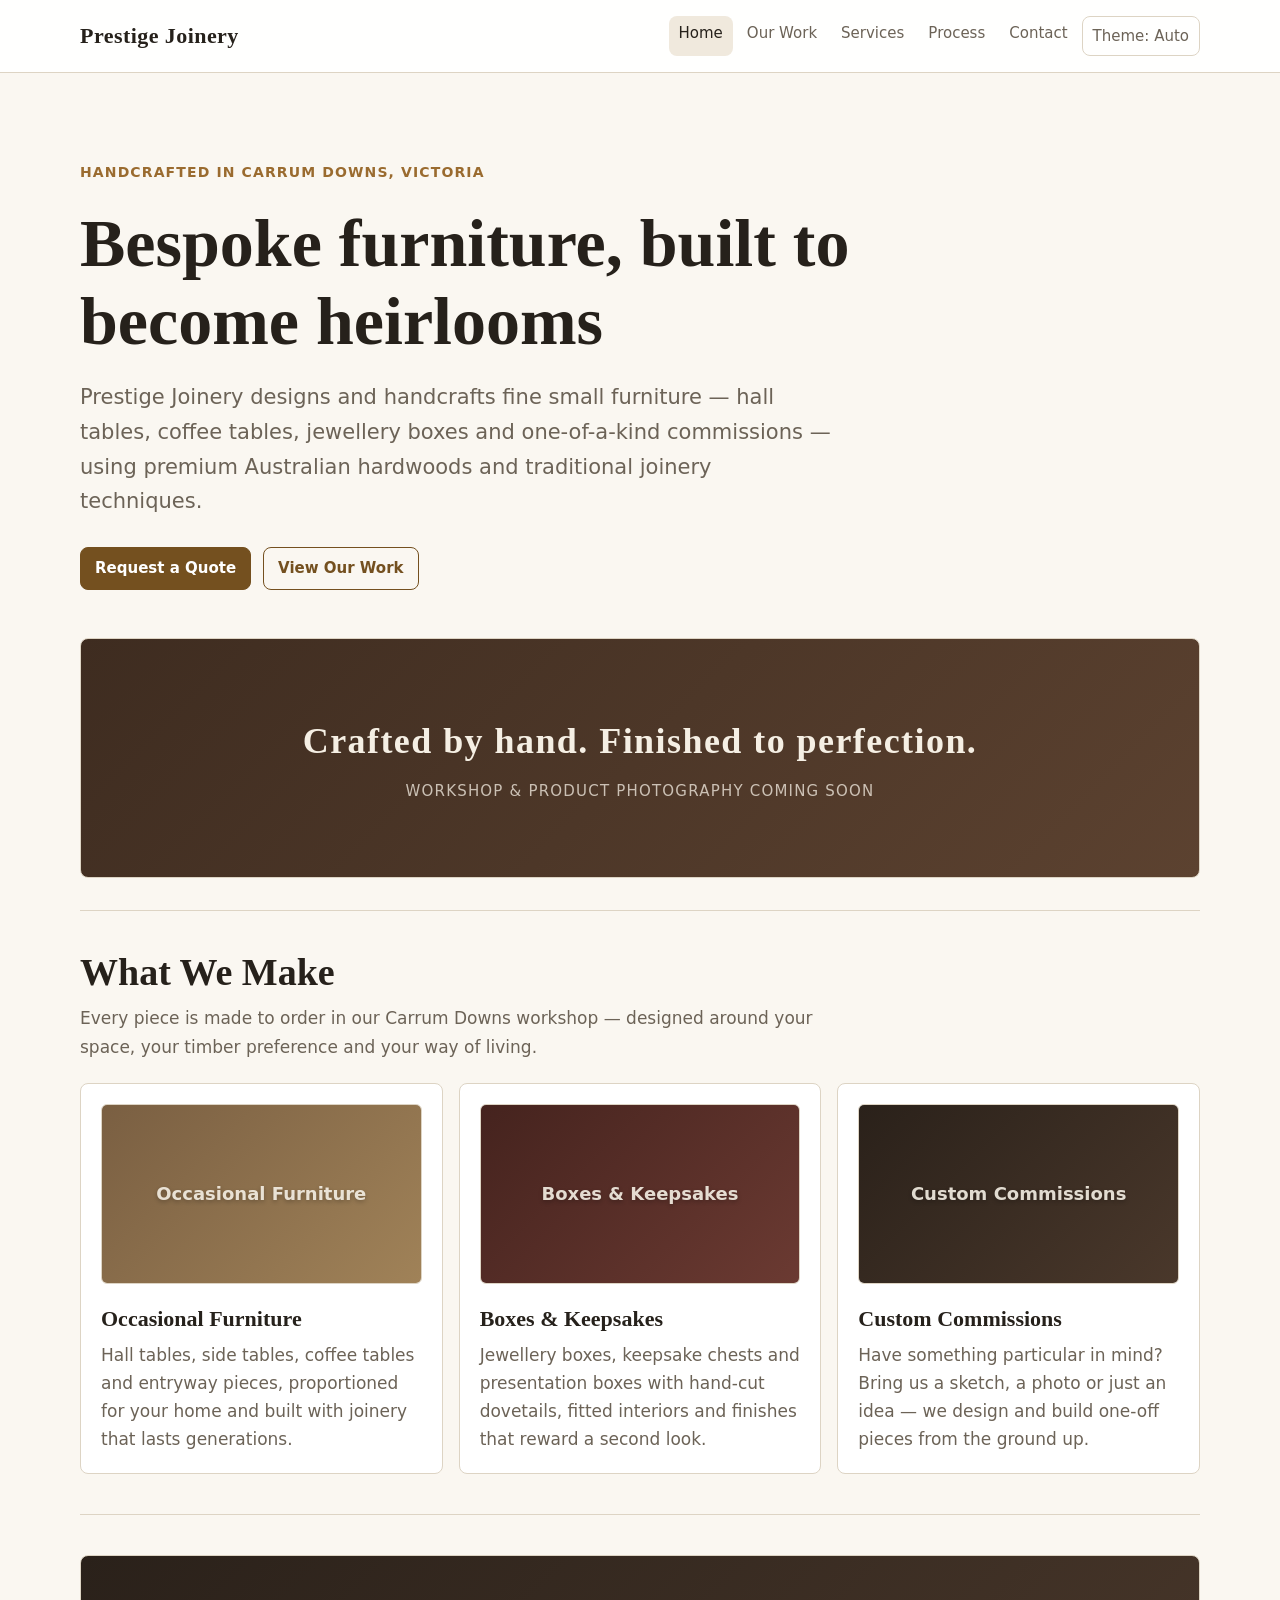
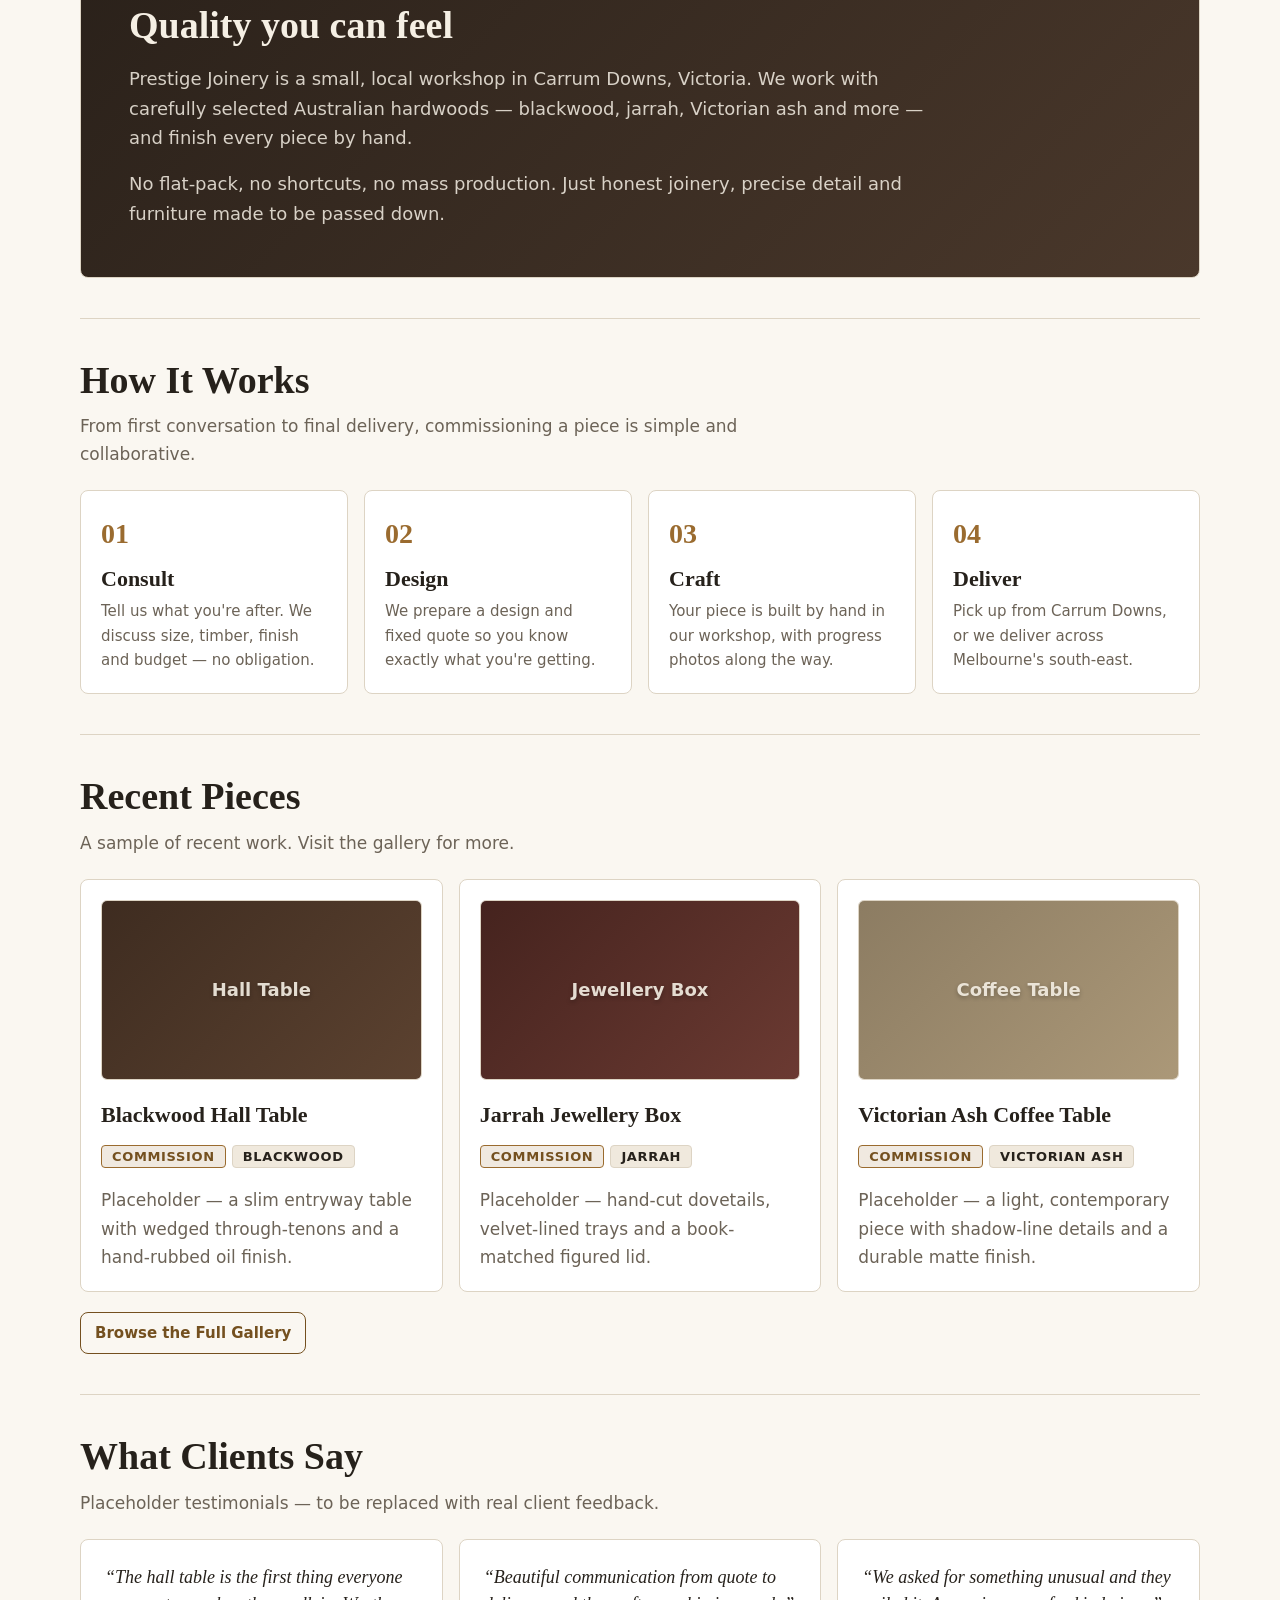
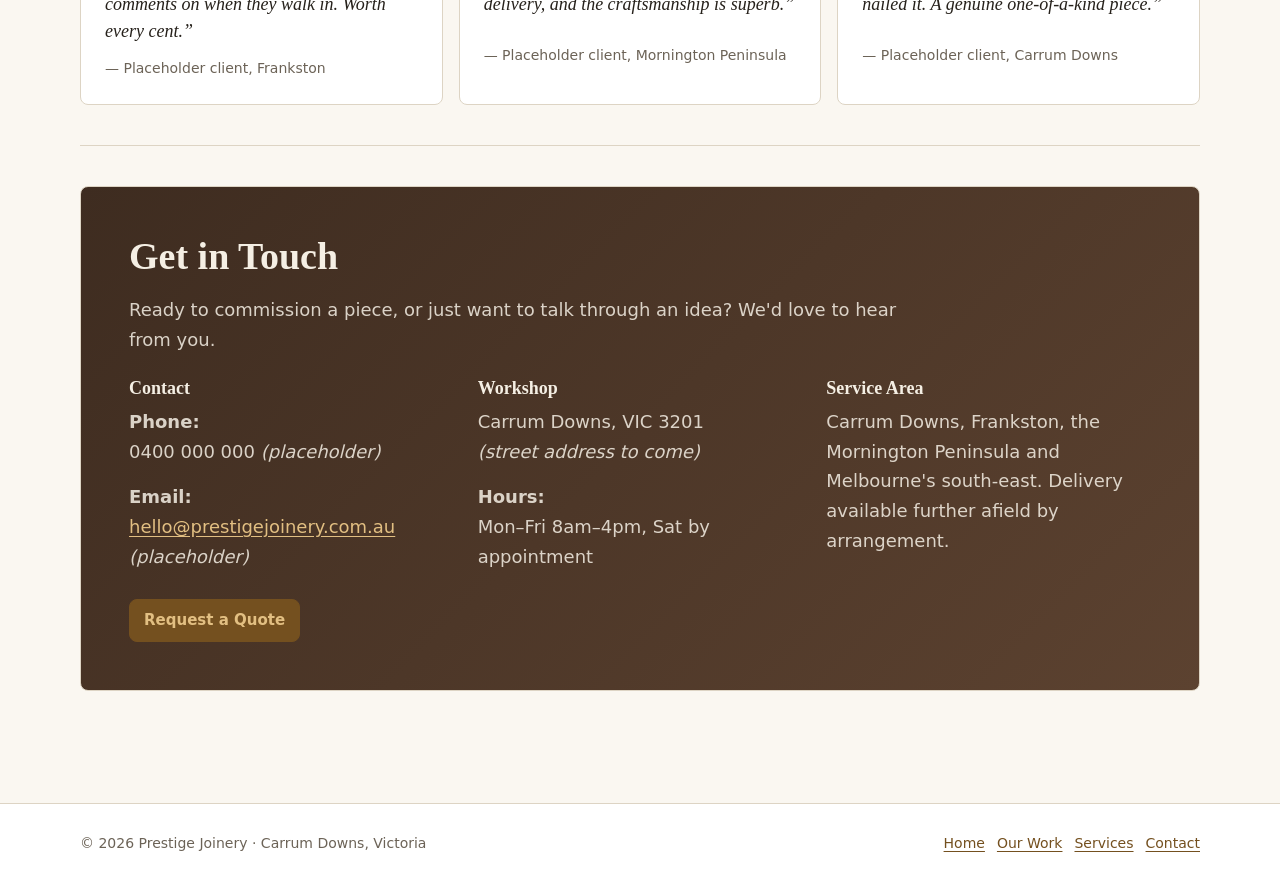
==== index.html @ 69da8ec2 "[FEATURE] - Build Prestige Joinery v1 site with placeholder content ~ Problem: Prestige Joinery had " ====
<!doctype html>
<html lang="en-AU">
  <head>
    <meta charset="utf-8">
    <meta name="viewport" content="width=device-width, initial-scale=1">
    <title>Prestige Joinery – Bespoke Handcrafted Furniture, Carrum Downs VIC</title>
    <meta name="description" content="Prestige Joinery crafts bespoke small furniture in Carrum Downs, Victoria. Hall tables, coffee tables, jewellery boxes and custom commissions, handmade to heirloom quality.">
    <script src="/assets/js/theme-boot.js"></script>
    <link rel="stylesheet" href="/assets/css/site.css">
  </head>
  <body>
    <header class="site-header">
      <nav class="nav" aria-label="Main navigation">
        <a class="brand" href="/">Prestige Joinery</a>
        <div class="nav-links">
          <a class="nav-link" href="/" aria-current="page">Home</a>
          <a class="nav-link" href="/gallery.html">Our Work</a>
          <a class="nav-link" href="#services">Services</a>
          <a class="nav-link" href="#process">Process</a>
          <a class="nav-link" href="#contact">Contact</a>
          <button class="theme-toggle" type="button" data-theme-toggle>Theme: Auto</button>
        </div>
      </nav>
    </header>

    <main class="main">
      <section class="hero">
        <p class="eyebrow">Handcrafted in Carrum Downs, Victoria</p>
        <h1>Bespoke furniture, built to become heirlooms</h1>
        <p class="lead">Prestige Joinery designs and handcrafts fine small furniture — hall tables, coffee tables, jewellery boxes and one-of-a-kind commissions — using premium Australian hardwoods and traditional joinery techniques.</p>
        <div class="actions">
          <a class="button" href="#contact">Request a Quote</a>
          <a class="button secondary" href="/gallery.html">View Our Work</a>
        </div>
      </section>

      <div class="banner-flat ph-walnut" role="img" aria-label="Placeholder banner – workshop photography to come">
        <span class="banner-title">Crafted by hand. Finished to perfection.</span>
        <span class="banner-caption">Workshop &amp; product photography coming soon</span>
      </div>

      <section class="section" id="services">
        <div class="section-head">
          <h2>What We Make</h2>
          <p class="muted">Every piece is made to order in our Carrum Downs workshop — designed around your space, your timber preference and your way of living.</p>
        </div>
        <div class="grid">
          <article class="card">
            <div class="card-img-container">
              <div class="img-placeholder ph-oak">Occasional Furniture</div>
            </div>
            <h3>Occasional Furniture</h3>
            <p>Hall tables, side tables, coffee tables and entryway pieces, proportioned for your home and built with joinery that lasts generations.</p>
          </article>
          <article class="card">
            <div class="card-img-container">
              <div class="img-placeholder ph-jarrah">Boxes &amp; Keepsakes</div>
            </div>
            <h3>Boxes &amp; Keepsakes</h3>
            <p>Jewellery boxes, keepsake chests and presentation boxes with hand-cut dovetails, fitted interiors and finishes that reward a second look.</p>
          </article>
          <article class="card">
            <div class="card-img-container">
              <div class="img-placeholder ph-blackwood">Custom Commissions</div>
            </div>
            <h3>Custom Commissions</h3>
            <p>Have something particular in mind? Bring us a sketch, a photo or just an idea — we design and build one-off pieces from the ground up.</p>
          </article>
        </div>
      </section>

      <section class="section">
        <div class="feature-panel ph-blackwood" id="about">
          <h2>Quality you can feel</h2>
          <p>Prestige Joinery is a small, local workshop in Carrum Downs, Victoria. We work with carefully selected Australian hardwoods — blackwood, jarrah, Victorian ash and more — and finish every piece by hand.</p>
          <p>No flat-pack, no shortcuts, no mass production. Just honest joinery, precise detail and furniture made to be passed down.</p>
        </div>
      </section>

      <section class="section" id="process">
        <div class="section-head">
          <h2>How It Works</h2>
          <p class="muted">From first conversation to final delivery, commissioning a piece is simple and collaborative.</p>
        </div>
        <div class="steps">
          <div class="step">
            <h3>Consult</h3>
            <p>Tell us what you're after. We discuss size, timber, finish and budget — no obligation.</p>
          </div>
          <div class="step">
            <h3>Design</h3>
            <p>We prepare a design and fixed quote so you know exactly what you're getting.</p>
          </div>
          <div class="step">
            <h3>Craft</h3>
            <p>Your piece is built by hand in our workshop, with progress photos along the way.</p>
          </div>
          <div class="step">
            <h3>Deliver</h3>
            <p>Pick up from Carrum Downs, or we deliver across Melbourne's south-east.</p>
          </div>
        </div>
      </section>

      <section class="section">
        <div class="section-head">
          <h2>Recent Pieces</h2>
          <p class="muted">A sample of recent work. Visit the gallery for more.</p>
        </div>
        <div class="grid">
          <article class="card">
            <div class="card-img-container">
              <div class="img-placeholder ph-walnut">Hall Table</div>
            </div>
            <h3>Blackwood Hall Table</h3>
            <div class="badge-group">
              <span class="badge success">Commission</span>
              <span class="badge">Blackwood</span>
            </div>
            <p>Placeholder — a slim entryway table with wedged through-tenons and a hand-rubbed oil finish.</p>
          </article>
          <article class="card">
            <div class="card-img-container">
              <div class="img-placeholder ph-jarrah">Jewellery Box</div>
            </div>
            <h3>Jarrah Jewellery Box</h3>
            <div class="badge-group">
              <span class="badge success">Commission</span>
              <span class="badge">Jarrah</span>
            </div>
            <p>Placeholder — hand-cut dovetails, velvet-lined trays and a book-matched figured lid.</p>
          </article>
          <article class="card">
            <div class="card-img-container">
              <div class="img-placeholder ph-ash">Coffee Table</div>
            </div>
            <h3>Victorian Ash Coffee Table</h3>
            <div class="badge-group">
              <span class="badge success">Commission</span>
              <span class="badge">Victorian Ash</span>
            </div>
            <p>Placeholder — a light, contemporary piece with shadow-line details and a durable matte finish.</p>
          </article>
        </div>
        <div class="actions" style="margin-top: 20px;">
          <a class="button secondary" href="/gallery.html">Browse the Full Gallery</a>
        </div>
      </section>

      <section class="section">
        <div class="section-head">
          <h2>What Clients Say</h2>
          <p class="muted">Placeholder testimonials — to be replaced with real client feedback.</p>
        </div>
        <div class="grid">
          <div class="quote-card">
            <blockquote>“The hall table is the first thing everyone comments on when they walk in. Worth every cent.”</blockquote>
            <cite>— Placeholder client, Frankston</cite>
          </div>
          <div class="quote-card">
            <blockquote>“Beautiful communication from quote to delivery, and the craftsmanship is superb.”</blockquote>
            <cite>— Placeholder client, Mornington Peninsula</cite>
          </div>
          <div class="quote-card">
            <blockquote>“We asked for something unusual and they nailed it. A genuine one-of-a-kind piece.”</blockquote>
            <cite>— Placeholder client, Carrum Downs</cite>
          </div>
        </div>
      </section>

      <section class="section">
        <div class="feature-panel ph-walnut" id="contact">
          <h2>Get in Touch</h2>
          <p>Ready to commission a piece, or just want to talk through an idea? We'd love to hear from you.</p>
          <div class="contact-grid">
            <div>
              <h3>Contact</h3>
              <p><strong>Phone:</strong><br>0400 000 000 <em>(placeholder)</em></p>
              <p><strong>Email:</strong><br><a href="mailto:hello@prestigejoinery.com.au">hello@prestigejoinery.com.au</a> <em>(placeholder)</em></p>
            </div>
            <div>
              <h3>Workshop</h3>
              <p>Carrum Downs, VIC 3201<br><em>(street address to come)</em></p>
              <p><strong>Hours:</strong><br>Mon–Fri 8am–4pm, Sat by appointment</p>
            </div>
            <div>
              <h3>Service Area</h3>
              <p>Carrum Downs, Frankston, the Mornington Peninsula and Melbourne's south-east. Delivery available further afield by arrangement.</p>
            </div>
          </div>
          <div class="actions" style="margin-top: 24px;">
            <a class="button" href="mailto:hello@prestigejoinery.com.au?subject=Quote%20request">Request a Quote</a>
          </div>
        </div>
      </section>
    </main>

    <footer class="site-footer">
      <div class="footer-inner">
        <span>&copy; 2026 Prestige Joinery · Carrum Downs, Victoria</span>
        <div class="footer-links">
          <a href="/">Home</a>
          <a href="/gallery.html">Our Work</a>
          <a href="/#services">Services</a>
          <a href="/#contact">Contact</a>
        </div>
      </div>
    </footer>
    <script src="/assets/js/theme-toggle.js"></script>
  </body>
</html>
---- assets/css/site.css ----
:root {
  color-scheme: light dark;
  --bg: #faf7f1;
  --surface: #ffffff;
  --surface-alt: #f0e9dd;
  --text: #26211b;
  --muted: #6c6357;
  --border: #ddd4c4;
  --accent: #9a6b2f;
  --accent-strong: #74501f;
  --warning: #935b21;
  --shadow: 0 12px 28px rgba(38, 33, 27, 0.08);
  --radius: 8px;
  font-family: Inter, ui-sans-serif, system-ui, -apple-system, BlinkMacSystemFont, "Segoe UI", sans-serif;
  --font-display: "Palatino Linotype", Palatino, Georgia, "Times New Roman", serif;
}

@media (prefers-color-scheme: dark) {
  :root:not([data-theme="light"]) {
    --bg: #17140f;
    --surface: #201c15;
    --surface-alt: #2b261d;
    --text: #f1ece2;
    --muted: #bfb5a4;
    --border: #423a2d;
    --accent: #d0a45c;
    --accent-strong: #e2bf82;
    --warning: #e0b066;
    --shadow: 0 12px 28px rgba(0, 0, 0, 0.28);
  }
}

:root[data-theme="dark"] {
  --bg: #17140f;
  --surface: #201c15;
  --surface-alt: #2b261d;
  --text: #f1ece2;
  --muted: #bfb5a4;
  --border: #423a2d;
  --accent: #d0a45c;
  --accent-strong: #e2bf82;
  --warning: #e0b066;
  --shadow: 0 12px 28px rgba(0, 0, 0, 0.28);
}

* {
  box-sizing: border-box;
}

html {
  min-width: 320px;
  scroll-behavior: smooth;
}

body {
  margin: 0;
  background: var(--bg);
  color: var(--text);
  font-size: 17px;
  line-height: 1.65;
}

a {
  color: var(--accent-strong);
  text-underline-offset: 0.18em;
}

a:hover {
  color: var(--accent);
}

.site-header {
  position: sticky;
  top: 0;
  z-index: 20;
  border-bottom: 1px solid var(--border);
  background: color-mix(in srgb, var(--surface) 92%, transparent);
  backdrop-filter: blur(14px);
}

.nav,
.main,
.footer-inner {
  width: min(1120px, calc(100% - 40px));
  margin: 0 auto;
}

.nav {
  display: flex;
  align-items: center;
  justify-content: space-between;
  gap: 24px;
  min-height: 72px;
}

.brand {
  flex: 0 0 auto;
  color: var(--text);
  font-family: var(--font-display);
  font-size: 22px;
  font-weight: 700;
  letter-spacing: 0.02em;
  text-decoration: none;
}

.nav-links {
  display: flex;
  align-items: center;
  justify-content: flex-end;
  gap: 4px;
  flex-wrap: wrap;
}

.nav-link,
.theme-toggle {
  min-height: 40px;
  padding: 8px 10px;
  border: 0;
  border-radius: var(--radius);
  background: transparent;
  color: var(--muted);
  font: inherit;
  font-size: 15px;
  line-height: 1.2;
  text-decoration: none;
  cursor: pointer;
}

.nav-link:hover,
.theme-toggle:hover,
.nav-link[aria-current="page"] {
  background: var(--surface-alt);
  color: var(--text);
}

.theme-toggle {
  border: 1px solid var(--border);
}

.main {
  padding: 56px 0 72px;
}

.hero {
  display: grid;
  gap: 20px;
  max-width: 840px;
  padding: 32px 0 48px;
}

.eyebrow {
  margin: 0;
  color: var(--accent);
  font-size: 14px;
  font-weight: 800;
  letter-spacing: 0.08em;
  text-transform: uppercase;
}

h1,
h2,
h3 {
  margin: 0;
  font-family: var(--font-display);
  line-height: 1.15;
  letter-spacing: 0;
}

h1 {
  font-size: clamp(38px, 6vw, 68px);
}

h2 {
  font-size: clamp(27px, 4vw, 38px);
}

h3 {
  font-size: 22px;
}

p {
  margin: 0;
}

.lead {
  max-width: 760px;
  color: var(--muted);
  font-size: 21px;
}

.section {
  padding: 40px 0;
  border-top: 1px solid var(--border);
}

.section-head {
  display: grid;
  gap: 10px;
  max-width: 760px;
  margin-bottom: 22px;
}

.grid {
  display: grid;
  grid-template-columns: repeat(3, minmax(0, 1fr));
  gap: 16px;
}

.grid.two-col {
  grid-template-columns: repeat(2, minmax(0, 1fr));
}

.card {
  display: grid;
  gap: 10px;
  padding: 20px;
  border: 1px solid var(--border);
  border-radius: var(--radius);
  background: var(--surface);
}

.card p,
.muted {
  color: var(--muted);
}

.actions {
  display: flex;
  gap: 12px;
  flex-wrap: wrap;
  margin-top: 8px;
}

.button {
  display: inline-flex;
  align-items: center;
  justify-content: center;
  min-height: 42px;
  padding: 8px 14px;
  border: 1px solid var(--accent-strong);
  border-radius: var(--radius);
  background: var(--accent-strong);
  color: var(--surface);
  font-size: 15px;
  font-weight: 750;
  text-decoration: none;
}

.button:hover {
  background: var(--accent);
  color: var(--surface);
}

.button.secondary {
  background: transparent;
  color: var(--accent-strong);
}

.button.secondary:hover {
  color: var(--accent);
}

.site-footer {
  border-top: 1px solid var(--border);
  background: var(--surface);
}

.footer-inner {
  display: flex;
  align-items: flex-start;
  justify-content: space-between;
  gap: 20px;
  padding: 28px 0;
  color: var(--muted);
  font-size: 14px;
}

.footer-links {
  display: flex;
  gap: 12px;
  flex-wrap: wrap;
}

/* Badges */

.badge {
  display: inline-flex;
  align-items: center;
  padding: 4px 10px;
  border-radius: 4px;
  font-size: 13px;
  font-weight: 700;
  line-height: 1;
  text-transform: uppercase;
  letter-spacing: 0.05em;
  background: var(--surface-alt);
  color: var(--text);
  border: 1px solid var(--border);
}

.badge.success {
  background: color-mix(in srgb, var(--accent) 15%, transparent);
  color: var(--accent-strong);
  border-color: var(--accent);
}

.badge-group {
  display: flex;
  gap: 6px;
  flex-wrap: wrap;
  margin: 8px 0;
}

/* Hero banner */

.banner-flat {
  width: 100%;
  min-height: 240px;
  border-radius: var(--radius);
  display: flex;
  flex-direction: column;
  gap: 8px;
  align-items: center;
  justify-content: center;
  text-align: center;
  padding: 24px;
  color: #f5efe4;
  border: 1px solid var(--border);
  margin-bottom: 32px;
}

.banner-flat .banner-title {
  font-family: var(--font-display);
  font-size: clamp(24px, 4vw, 36px);
  font-weight: 700;
  letter-spacing: 0.04em;
}

.banner-flat .banner-caption {
  font-size: 15px;
  color: rgba(245, 239, 228, 0.75);
  letter-spacing: 0.08em;
  text-transform: uppercase;
}

/* Feature panel (dark full-width statement sections) */

.feature-panel {
  border-radius: var(--radius);
  padding: 48px;
  color: #f5efe4;
  border: 1px solid var(--border);
}

.feature-panel h2 {
  color: #f5efe4;
  margin-bottom: 16px;
}

.feature-panel p {
  font-size: 18px;
  color: rgba(245, 239, 228, 0.85);
  max-width: 800px;
}

.feature-panel p + p {
  margin-top: 16px;
}

.feature-panel a {
  color: #e2bf82;
}

/* Flat timber-tone placeholders (replace with real photography later) */

.img-placeholder {
  width: 100%;
  aspect-ratio: 16 / 9;
  border-radius: var(--radius);
  display: flex;
  align-items: center;
  justify-content: center;
  font-weight: 700;
  font-size: 18px;
  color: rgba(245, 239, 228, 0.9);
  text-shadow: 0 2px 4px rgba(0, 0, 0, 0.25);
  border: 1px solid var(--border);
  text-align: center;
  padding: 12px;
}

.ph-walnut { background: linear-gradient(135deg, #3e2c20, #5c4230); }
.ph-blackwood { background: linear-gradient(135deg, #2a211a, #4a382b); }
.ph-oak { background: linear-gradient(135deg, #7a5f42, #a08258); }
.ph-jarrah { background: linear-gradient(135deg, #45231e, #6b3a32); }
.ph-ash { background: linear-gradient(135deg, #8c7c62, #ab9878); }
.ph-brass { background: linear-gradient(135deg, #6e5327, #9c7a42); }

/* Card image frame */

.card-img-container {
  position: relative;
  width: 100%;
  aspect-ratio: 16 / 9;
  border-radius: calc(var(--radius) - 2px);
  overflow: hidden;
  margin-bottom: 12px;
  border: 1px solid var(--border);
}

.card-img-container .img-placeholder {
  height: 100%;
  border: 0;
  border-radius: 0;
}

/* Process steps */

.steps {
  display: grid;
  grid-template-columns: repeat(4, minmax(0, 1fr));
  gap: 16px;
  counter-reset: step;
}

.step {
  display: grid;
  gap: 8px;
  padding: 20px;
  border: 1px solid var(--border);
  border-radius: var(--radius);
  background: var(--surface);
}

.step::before {
  counter-increment: step;
  content: "0" counter(step);
  font-family: var(--font-display);
  font-size: 28px;
  font-weight: 700;
  color: var(--accent);
}

.step p {
  color: var(--muted);
  font-size: 15px;
}

/* Testimonials */

.quote-card {
  display: grid;
  gap: 12px;
  padding: 24px;
  border: 1px solid var(--border);
  border-radius: var(--radius);
  background: var(--surface);
}

.quote-card blockquote {
  margin: 0;
  font-family: var(--font-display);
  font-size: 18px;
  font-style: italic;
  line-height: 1.5;
}

.quote-card cite {
  color: var(--muted);
  font-size: 14px;
  font-style: normal;
}

/* Contact */

.contact-grid {
  display: grid;
  grid-template-columns: repeat(auto-fit, minmax(240px, 1fr));
  gap: 24px;
  margin-top: 24px;
}

.contact-grid h3 {
  font-size: 18px;
  margin-bottom: 8px;
}

.contact-grid p {
  margin: 4px 0;
}

/* Gallery */

.gallery-grid {
  display: grid;
  grid-template-columns: repeat(3, minmax(0, 1fr));
  gap: 16px;
}

.gallery-item {
  display: grid;
  gap: 8px;
}

.gallery-item .img-placeholder {
  transition: transform 0.2s cubic-bezier(0.16, 1, 0.3, 1), box-shadow 0.2s ease;
}

.gallery-item:hover .img-placeholder {
  transform: translateY(-4px);
  box-shadow: var(--shadow);
}

.gallery-caption {
  color: var(--muted);
  font-size: 14px;
}

/* Responsive */

@media (max-width: 900px) {
  .nav {
    align-items: flex-start;
    flex-direction: column;
    padding: 16px 0;
  }

  .nav-links {
    justify-content: flex-start;
  }

  .grid,
  .grid.two-col,
  .gallery-grid {
    grid-template-columns: 1fr;
  }

  .steps {
    grid-template-columns: repeat(2, minmax(0, 1fr));
  }

  .feature-panel {
    padding: 32px 24px;
  }
}

@media (max-width: 560px) {
  body {
    font-size: 16px;
  }

  .nav,
  .main,
  .footer-inner {
    width: min(100% - 28px, 1120px);
  }

  .nav-link,
  .theme-toggle {
    padding: 8px;
    font-size: 14px;
  }

  h1 {
    font-size: 38px;
  }

  .lead {
    font-size: 18px;
  }

  .steps {
    grid-template-columns: 1fr;
  }

  .footer-inner {
    flex-direction: column;
  }
}
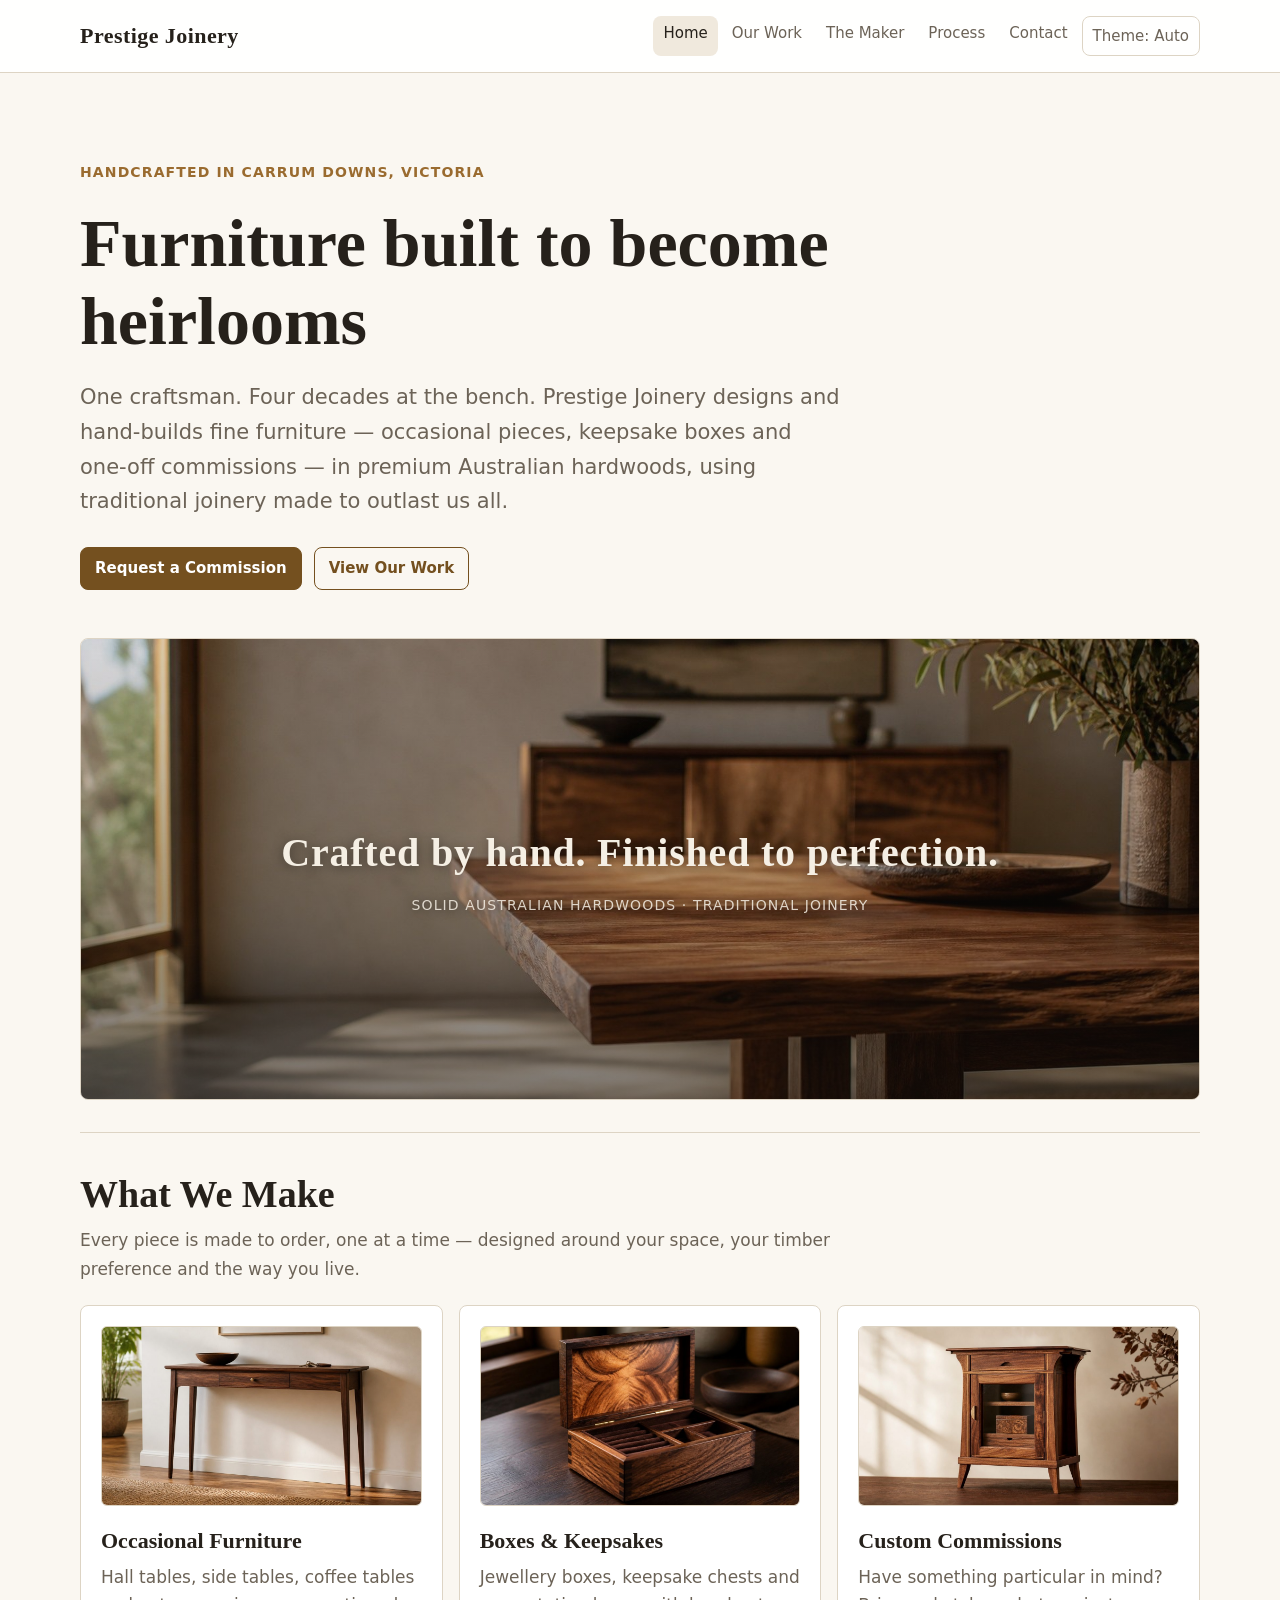
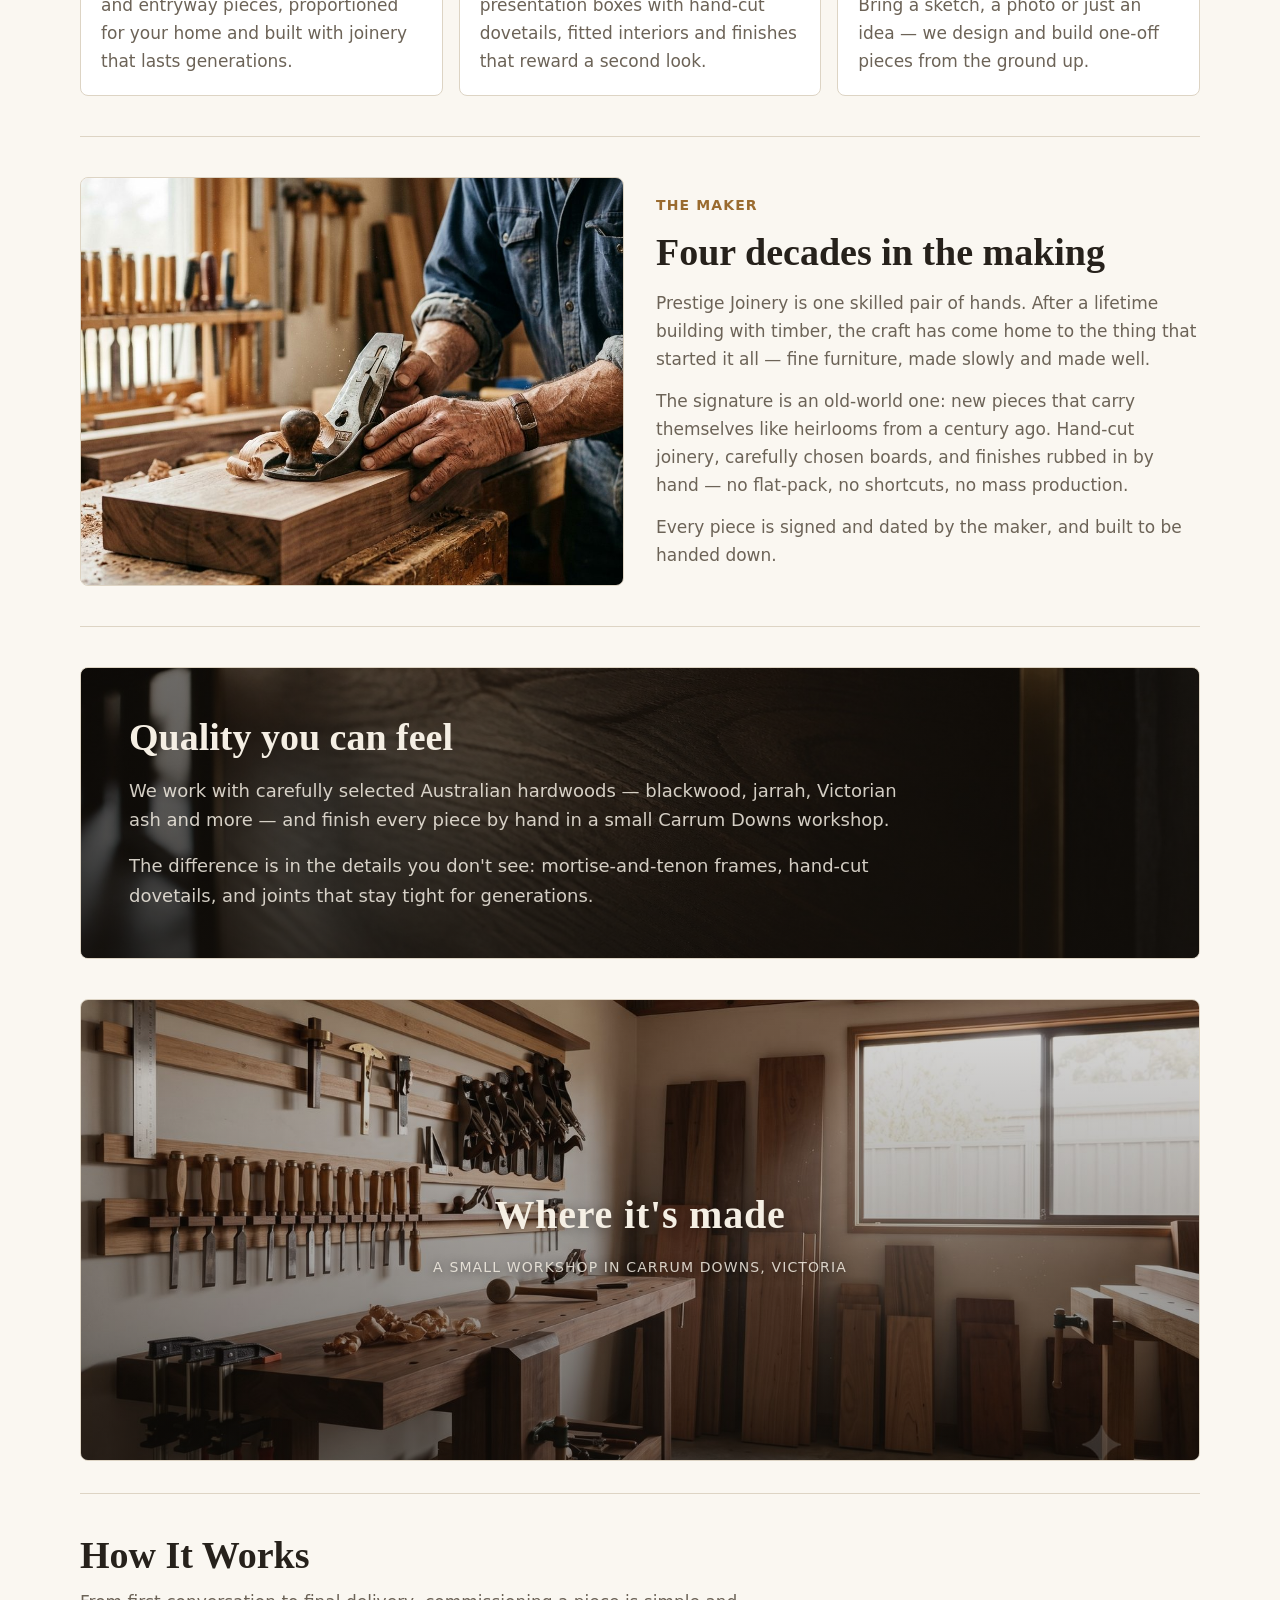
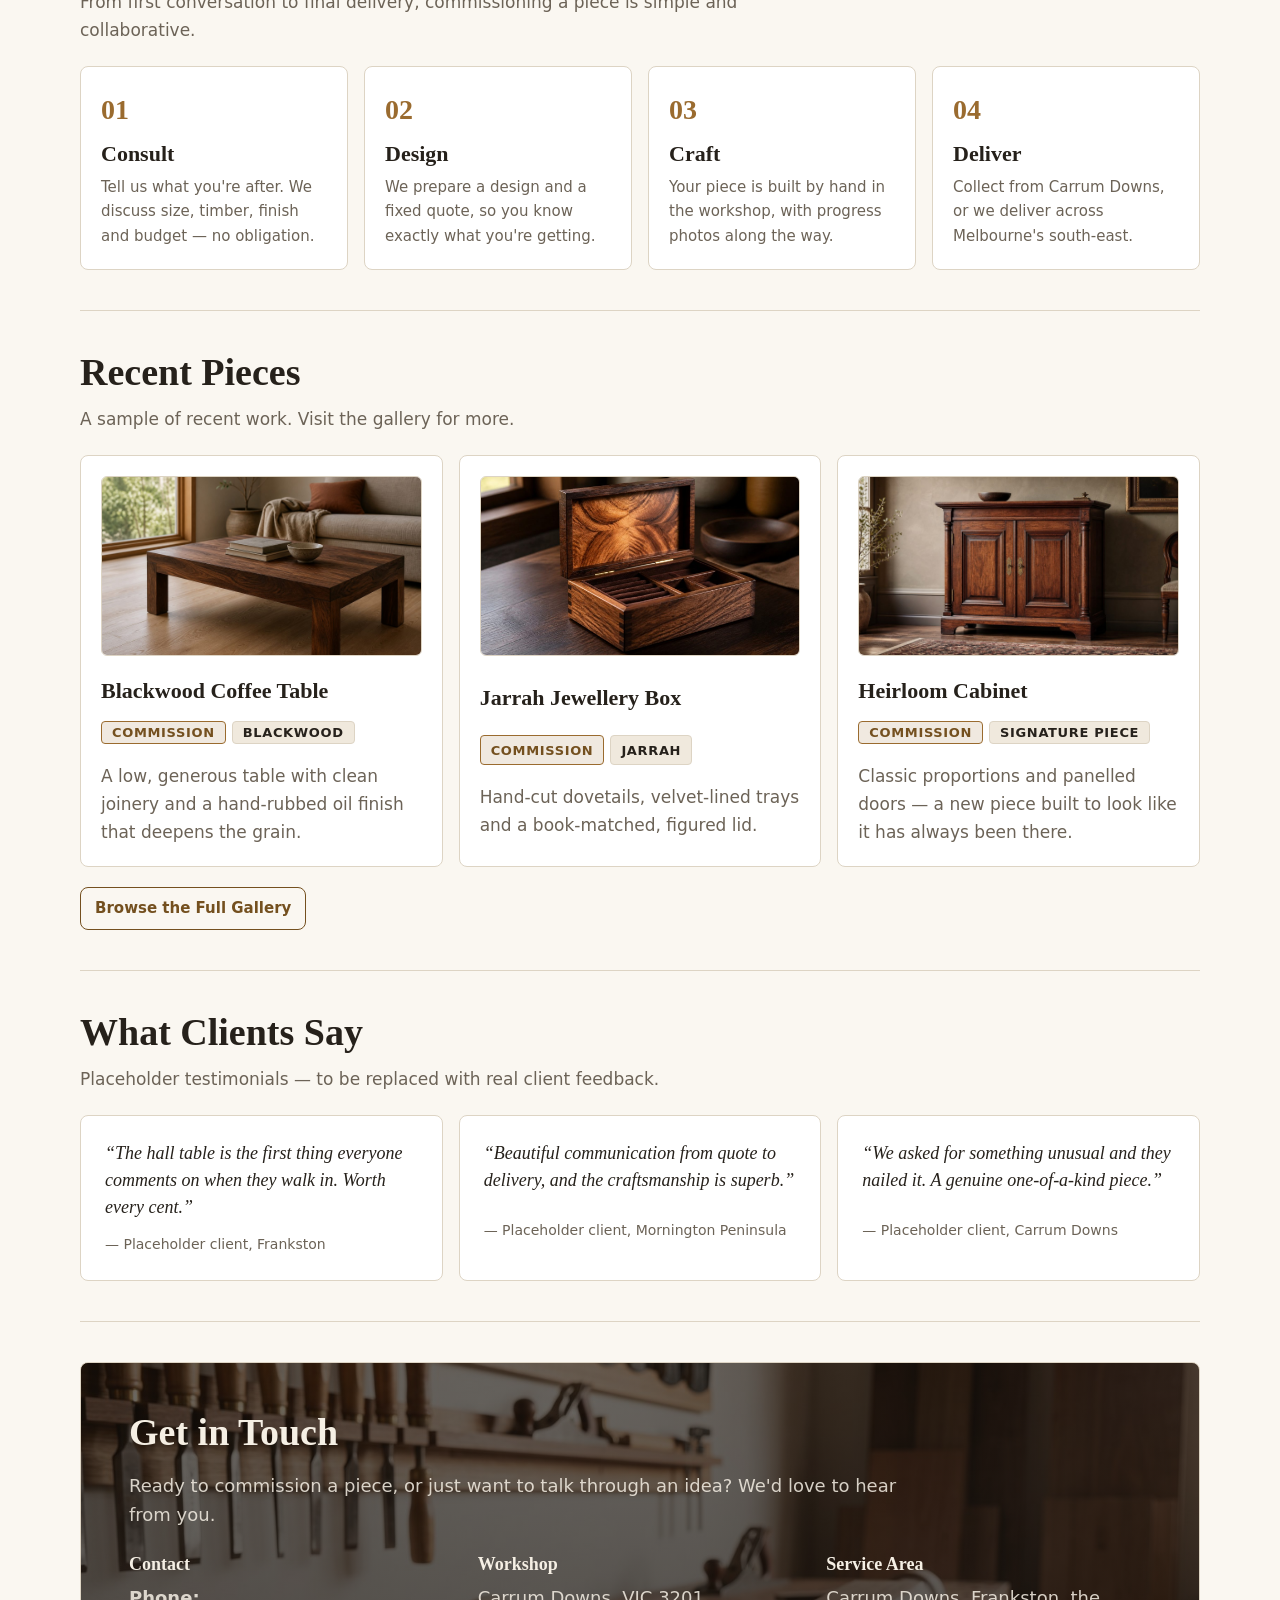
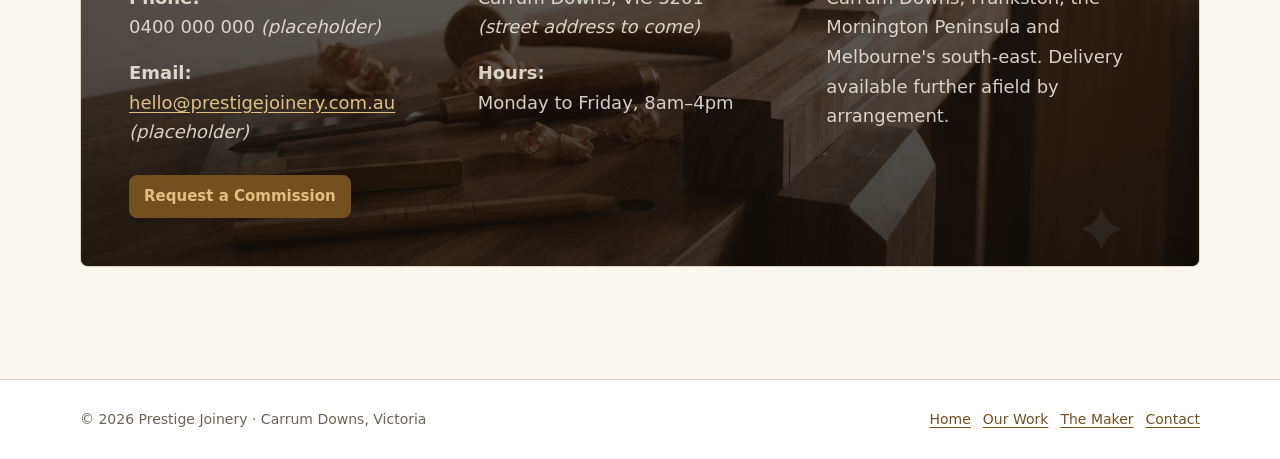
==== commit ab8870cf: "[FEATURE] - Revise site with real imagery and maker-led story ~ Problem: Site was a wireframe — grad" ====
--- a/index.html
+++ b/index.html
@@ -4,7 +4,7 @@
     <meta charset="utf-8">
     <meta name="viewport" content="width=device-width, initial-scale=1">
     <title>Prestige Joinery – Bespoke Handcrafted Furniture, Carrum Downs VIC</title>
-    <meta name="description" content="Prestige Joinery crafts bespoke small furniture in Carrum Downs, Victoria. Hall tables, coffee tables, jewellery boxes and custom commissions, handmade to heirloom quality.">
+    <meta name="description" content="Prestige Joinery designs and hand-builds bespoke furniture in Carrum Downs, Victoria — occasional furniture, boxes and one-off commissions, made the traditional way to become heirlooms.">
     <script src="/assets/js/theme-boot.js"></script>
     <link rel="stylesheet" href="/assets/css/site.css">
   </head>
@@ -15,7 +15,7 @@
         <div class="nav-links">
           <a class="nav-link" href="/" aria-current="page">Home</a>
           <a class="nav-link" href="/gallery.html">Our Work</a>
-          <a class="nav-link" href="#services">Services</a>
+          <a class="nav-link" href="#maker">The Maker</a>
           <a class="nav-link" href="#process">Process</a>
           <a class="nav-link" href="#contact">Contact</a>
           <button class="theme-toggle" type="button" data-theme-toggle>Theme: Auto</button>
@@ -26,56 +26,82 @@
     <main class="main">
       <section class="hero">
         <p class="eyebrow">Handcrafted in Carrum Downs, Victoria</p>
-        <h1>Bespoke furniture, built to become heirlooms</h1>
-        <p class="lead">Prestige Joinery designs and handcrafts fine small furniture — hall tables, coffee tables, jewellery boxes and one-of-a-kind commissions — using premium Australian hardwoods and traditional joinery techniques.</p>
+        <h1>Furniture built to become heirlooms</h1>
+        <p class="lead">One craftsman. Four decades at the bench. Prestige Joinery designs and hand-builds fine furniture — occasional pieces, keepsake boxes and one-off commissions — in premium Australian hardwoods, using traditional joinery made to outlast us all.</p>
         <div class="actions">
-          <a class="button" href="#contact">Request a Quote</a>
+          <a class="button" href="#contact">Request a Commission</a>
           <a class="button secondary" href="/gallery.html">View Our Work</a>
         </div>
       </section>
 
-      <div class="banner-flat ph-walnut" role="img" aria-label="Placeholder banner – workshop photography to come">
-        <span class="banner-title">Crafted by hand. Finished to perfection.</span>
-        <span class="banner-caption">Workshop &amp; product photography coming soon</span>
-      </div>
+      <figure class="banner-photo">
+        <img src="/assets/img/home-hero.jpg" alt="A solid hardwood table in a warm, light-filled room" loading="lazy">
+        <figcaption class="banner-overlay">
+          <span class="banner-title">Crafted by hand. Finished to perfection.</span>
+          <span class="banner-caption">Solid Australian hardwoods · traditional joinery</span>
+        </figcaption>
+      </figure>
 
       <section class="section" id="services">
         <div class="section-head">
           <h2>What We Make</h2>
-          <p class="muted">Every piece is made to order in our Carrum Downs workshop — designed around your space, your timber preference and your way of living.</p>
+          <p class="muted">Every piece is made to order, one at a time — designed around your space, your timber preference and the way you live.</p>
         </div>
         <div class="grid">
           <article class="card">
             <div class="card-img-container">
-              <div class="img-placeholder ph-oak">Occasional Furniture</div>
+              <img src="/assets/img/cat-occasional.jpg" alt="Slim solid-timber hall table" loading="lazy">
             </div>
             <h3>Occasional Furniture</h3>
             <p>Hall tables, side tables, coffee tables and entryway pieces, proportioned for your home and built with joinery that lasts generations.</p>
           </article>
           <article class="card">
             <div class="card-img-container">
-              <div class="img-placeholder ph-jarrah">Boxes &amp; Keepsakes</div>
+              <img src="/assets/img/cat-boxes.jpg" alt="Handcrafted timber jewellery box with fitted interior" loading="lazy">
             </div>
             <h3>Boxes &amp; Keepsakes</h3>
             <p>Jewellery boxes, keepsake chests and presentation boxes with hand-cut dovetails, fitted interiors and finishes that reward a second look.</p>
           </article>
           <article class="card">
             <div class="card-img-container">
-              <div class="img-placeholder ph-blackwood">Custom Commissions</div>
+              <img src="/assets/img/cat-commissions.jpg" alt="A bespoke one-off timber piece" loading="lazy">
             </div>
             <h3>Custom Commissions</h3>
-            <p>Have something particular in mind? Bring us a sketch, a photo or just an idea — we design and build one-off pieces from the ground up.</p>
-          </article>
-        </div>
-      </section>
-
-      <section class="section">
-        <div class="feature-panel ph-blackwood" id="about">
+            <p>Have something particular in mind? Bring a sketch, a photo or just an idea — we design and build one-off pieces from the ground up.</p>
+          </article>
+        </div>
+      </section>
+
+      <section class="section" id="maker">
+        <div class="split">
+          <div class="split-media">
+            <img src="/assets/img/hands.jpg" alt="A craftsman's hands working timber with a hand plane" loading="lazy">
+          </div>
+          <div class="split-body">
+            <p class="eyebrow">The Maker</p>
+            <h2>Four decades in the making</h2>
+            <p>Prestige Joinery is one skilled pair of hands. After a lifetime building with timber, the craft has come home to the thing that started it all — fine furniture, made slowly and made well.</p>
+            <p>The signature is an old-world one: new pieces that carry themselves like heirlooms from a century ago. Hand-cut joinery, carefully chosen boards, and finishes rubbed in by hand — no flat-pack, no shortcuts, no mass production.</p>
+            <p>Every piece is signed and dated by the maker, and built to be handed down.</p>
+          </div>
+        </div>
+      </section>
+
+      <section class="section">
+        <div class="feature-panel has-image" id="quality" style="background-image: url('/assets/img/statement.jpg');">
           <h2>Quality you can feel</h2>
-          <p>Prestige Joinery is a small, local workshop in Carrum Downs, Victoria. We work with carefully selected Australian hardwoods — blackwood, jarrah, Victorian ash and more — and finish every piece by hand.</p>
-          <p>No flat-pack, no shortcuts, no mass production. Just honest joinery, precise detail and furniture made to be passed down.</p>
-        </div>
-      </section>
+          <p>We work with carefully selected Australian hardwoods — blackwood, jarrah, Victorian ash and more — and finish every piece by hand in a small Carrum Downs workshop.</p>
+          <p>The difference is in the details you don't see: mortise-and-tenon frames, hand-cut dovetails, and joints that stay tight for generations.</p>
+        </div>
+      </section>
+
+      <figure class="banner-photo">
+        <img src="/assets/img/workshop.jpg" alt="Inside the Carrum Downs workshop — hand tools and timber" loading="lazy">
+        <figcaption class="banner-overlay">
+          <span class="banner-title">Where it's made</span>
+          <span class="banner-caption">A small workshop in Carrum Downs, Victoria</span>
+        </figcaption>
+      </figure>
 
       <section class="section" id="process">
         <div class="section-head">
@@ -89,15 +115,15 @@
           </div>
           <div class="step">
             <h3>Design</h3>
-            <p>We prepare a design and fixed quote so you know exactly what you're getting.</p>
+            <p>We prepare a design and a fixed quote, so you know exactly what you're getting.</p>
           </div>
           <div class="step">
             <h3>Craft</h3>
-            <p>Your piece is built by hand in our workshop, with progress photos along the way.</p>
+            <p>Your piece is built by hand in the workshop, with progress photos along the way.</p>
           </div>
           <div class="step">
             <h3>Deliver</h3>
-            <p>Pick up from Carrum Downs, or we deliver across Melbourne's south-east.</p>
+            <p>Collect from Carrum Downs, or we deliver across Melbourne's south-east.</p>
           </div>
         </div>
       </section>
@@ -110,36 +136,36 @@
         <div class="grid">
           <article class="card">
             <div class="card-img-container">
-              <div class="img-placeholder ph-walnut">Hall Table</div>
-            </div>
-            <h3>Blackwood Hall Table</h3>
+              <img src="/assets/img/coffee-table.jpg" alt="Solid Blackwood coffee table in a living room" loading="lazy">
+            </div>
+            <h3>Blackwood Coffee Table</h3>
             <div class="badge-group">
               <span class="badge success">Commission</span>
               <span class="badge">Blackwood</span>
             </div>
-            <p>Placeholder — a slim entryway table with wedged through-tenons and a hand-rubbed oil finish.</p>
-          </article>
-          <article class="card">
-            <div class="card-img-container">
-              <div class="img-placeholder ph-jarrah">Jewellery Box</div>
+            <p>A low, generous table with clean joinery and a hand-rubbed oil finish that deepens the grain.</p>
+          </article>
+          <article class="card">
+            <div class="card-img-container">
+              <img src="/assets/img/gallery/jewellery-box.jpg" alt="Jarrah jewellery box with fitted trays" loading="lazy">
             </div>
             <h3>Jarrah Jewellery Box</h3>
             <div class="badge-group">
               <span class="badge success">Commission</span>
               <span class="badge">Jarrah</span>
             </div>
-            <p>Placeholder — hand-cut dovetails, velvet-lined trays and a book-matched figured lid.</p>
-          </article>
-          <article class="card">
-            <div class="card-img-container">
-              <div class="img-placeholder ph-ash">Coffee Table</div>
-            </div>
-            <h3>Victorian Ash Coffee Table</h3>
+            <p>Hand-cut dovetails, velvet-lined trays and a book-matched, figured lid.</p>
+          </article>
+          <article class="card">
+            <div class="card-img-container">
+              <img src="/assets/img/gallery/cabinet-heirloom.jpg" alt="An heirloom-style timber cabinet" loading="lazy">
+            </div>
+            <h3>Heirloom Cabinet</h3>
             <div class="badge-group">
               <span class="badge success">Commission</span>
-              <span class="badge">Victorian Ash</span>
-            </div>
-            <p>Placeholder — a light, contemporary piece with shadow-line details and a durable matte finish.</p>
+              <span class="badge">Signature piece</span>
+            </div>
+            <p>Classic proportions and panelled doors — a new piece built to look like it has always been there.</p>
           </article>
         </div>
         <div class="actions" style="margin-top: 20px;">
@@ -169,7 +195,7 @@
       </section>
 
       <section class="section">
-        <div class="feature-panel ph-walnut" id="contact">
+        <div class="feature-panel has-image" id="contact" style="background-image: url('/assets/img/workshop-bench.jpg');">
           <h2>Get in Touch</h2>
           <p>Ready to commission a piece, or just want to talk through an idea? We'd love to hear from you.</p>
           <div class="contact-grid">
@@ -181,7 +207,7 @@
             <div>
               <h3>Workshop</h3>
               <p>Carrum Downs, VIC 3201<br><em>(street address to come)</em></p>
-              <p><strong>Hours:</strong><br>Mon–Fri 8am–4pm, Sat by appointment</p>
+              <p><strong>Hours:</strong><br>Monday to Friday, 8am–4pm</p>
             </div>
             <div>
               <h3>Service Area</h3>
@@ -189,7 +215,7 @@
             </div>
           </div>
           <div class="actions" style="margin-top: 24px;">
-            <a class="button" href="mailto:hello@prestigejoinery.com.au?subject=Quote%20request">Request a Quote</a>
+            <a class="button" href="mailto:hello@prestigejoinery.com.au?subject=Commission%20enquiry">Request a Commission</a>
           </div>
         </div>
       </section>
@@ -201,7 +227,7 @@
         <div class="footer-links">
           <a href="/">Home</a>
           <a href="/gallery.html">Our Work</a>
-          <a href="/#services">Services</a>
+          <a href="/#maker">The Maker</a>
           <a href="/#contact">Contact</a>
         </div>
       </div>
--- a/assets/css/site.css
+++ b/assets/css/site.css
@@ -516,6 +516,133 @@
   font-size: 14px;
 }
 
+/* Photography */
+
+figure {
+  margin: 0;
+}
+
+.card-img-container img {
+  display: block;
+  width: 100%;
+  height: 100%;
+  object-fit: cover;
+}
+
+/* Photo banner (full-width image with overlaid text) */
+
+.banner-photo {
+  position: relative;
+  width: 100%;
+  border-radius: var(--radius);
+  overflow: hidden;
+  border: 1px solid var(--border);
+  margin-bottom: 32px;
+}
+
+.banner-photo img {
+  display: block;
+  width: 100%;
+  height: clamp(240px, 42vw, 460px);
+  object-fit: cover;
+}
+
+.banner-overlay {
+  position: absolute;
+  inset: 0;
+  display: flex;
+  flex-direction: column;
+  gap: 8px;
+  align-items: center;
+  justify-content: center;
+  text-align: center;
+  padding: 24px;
+  color: #f5efe4;
+  background: linear-gradient(180deg, rgba(20, 16, 11, 0.15), rgba(20, 16, 11, 0.55));
+}
+
+.banner-overlay .banner-title {
+  font-family: var(--font-display);
+  font-size: clamp(24px, 4vw, 40px);
+  font-weight: 700;
+  letter-spacing: 0.02em;
+  text-shadow: 0 2px 12px rgba(0, 0, 0, 0.4);
+}
+
+.banner-overlay .banner-caption {
+  font-size: 14px;
+  letter-spacing: 0.08em;
+  text-transform: uppercase;
+  color: rgba(245, 239, 228, 0.85);
+  text-shadow: 0 1px 8px rgba(0, 0, 0, 0.5);
+}
+
+/* Split media + text (e.g. the maker section) */
+
+.split {
+  display: grid;
+  grid-template-columns: 1fr 1fr;
+  gap: 32px;
+  align-items: center;
+}
+
+.split-media {
+  border-radius: var(--radius);
+  overflow: hidden;
+  border: 1px solid var(--border);
+}
+
+.split-media img {
+  display: block;
+  width: 100%;
+  aspect-ratio: 4 / 3;
+  object-fit: cover;
+}
+
+.split-body {
+  display: grid;
+  gap: 14px;
+}
+
+.split-body p:not(.eyebrow) {
+  color: var(--muted);
+}
+
+/* Feature panel backed by a photo (dark overlay keeps text legible) */
+
+.feature-panel.has-image {
+  position: relative;
+  isolation: isolate;
+  background-size: cover;
+  background-position: center;
+  overflow: hidden;
+}
+
+.feature-panel.has-image::before {
+  content: "";
+  position: absolute;
+  inset: 0;
+  z-index: -1;
+  background: linear-gradient(180deg, rgba(20, 16, 11, 0.62), rgba(20, 16, 11, 0.78));
+}
+
+/* Gallery images */
+
+.gallery-item img {
+  display: block;
+  width: 100%;
+  aspect-ratio: 16 / 9;
+  object-fit: cover;
+  border-radius: var(--radius);
+  border: 1px solid var(--border);
+  transition: transform 0.2s cubic-bezier(0.16, 1, 0.3, 1), box-shadow 0.2s ease;
+}
+
+.gallery-item:hover img {
+  transform: translateY(-4px);
+  box-shadow: var(--shadow);
+}
+
 /* Responsive */
 
 @media (max-width: 900px) {
@@ -535,6 +662,11 @@
     grid-template-columns: 1fr;
   }
 
+  .split {
+    grid-template-columns: 1fr;
+    gap: 20px;
+  }
+
   .steps {
     grid-template-columns: repeat(2, minmax(0, 1fr));
   }
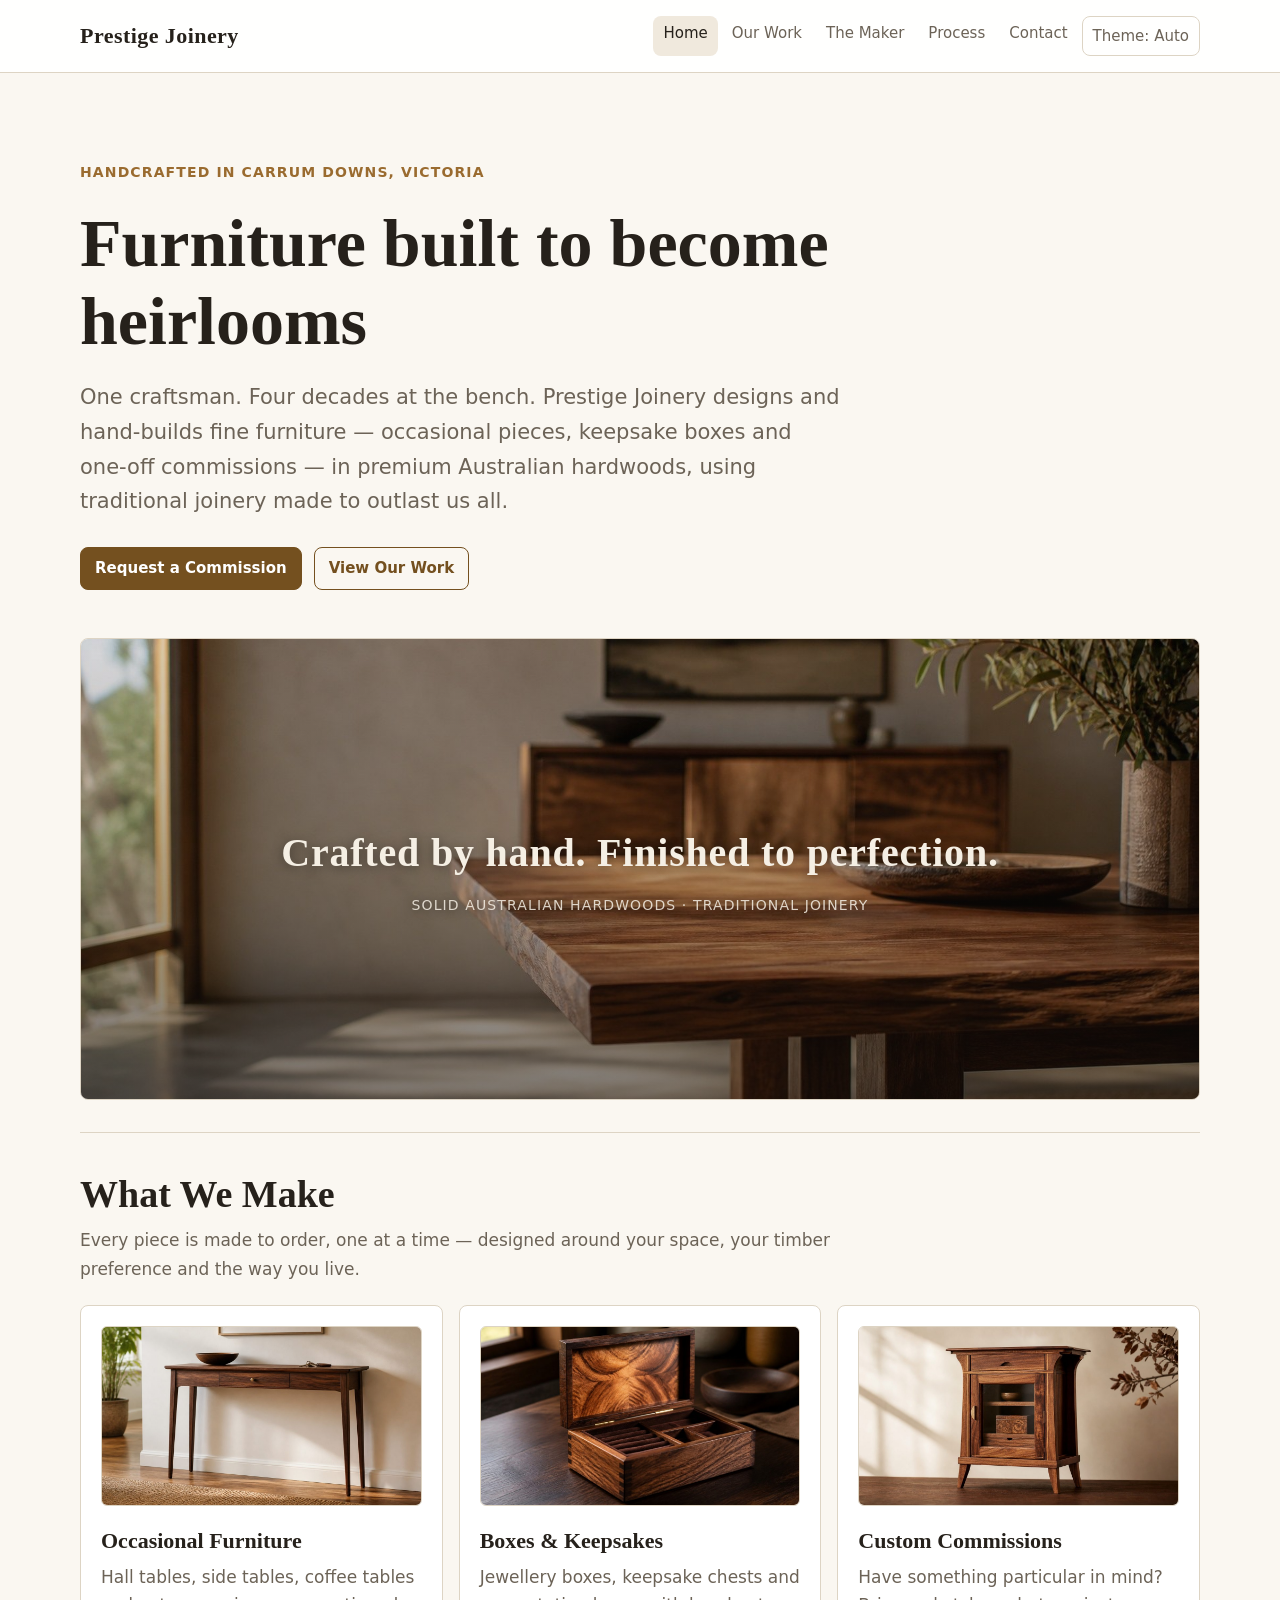
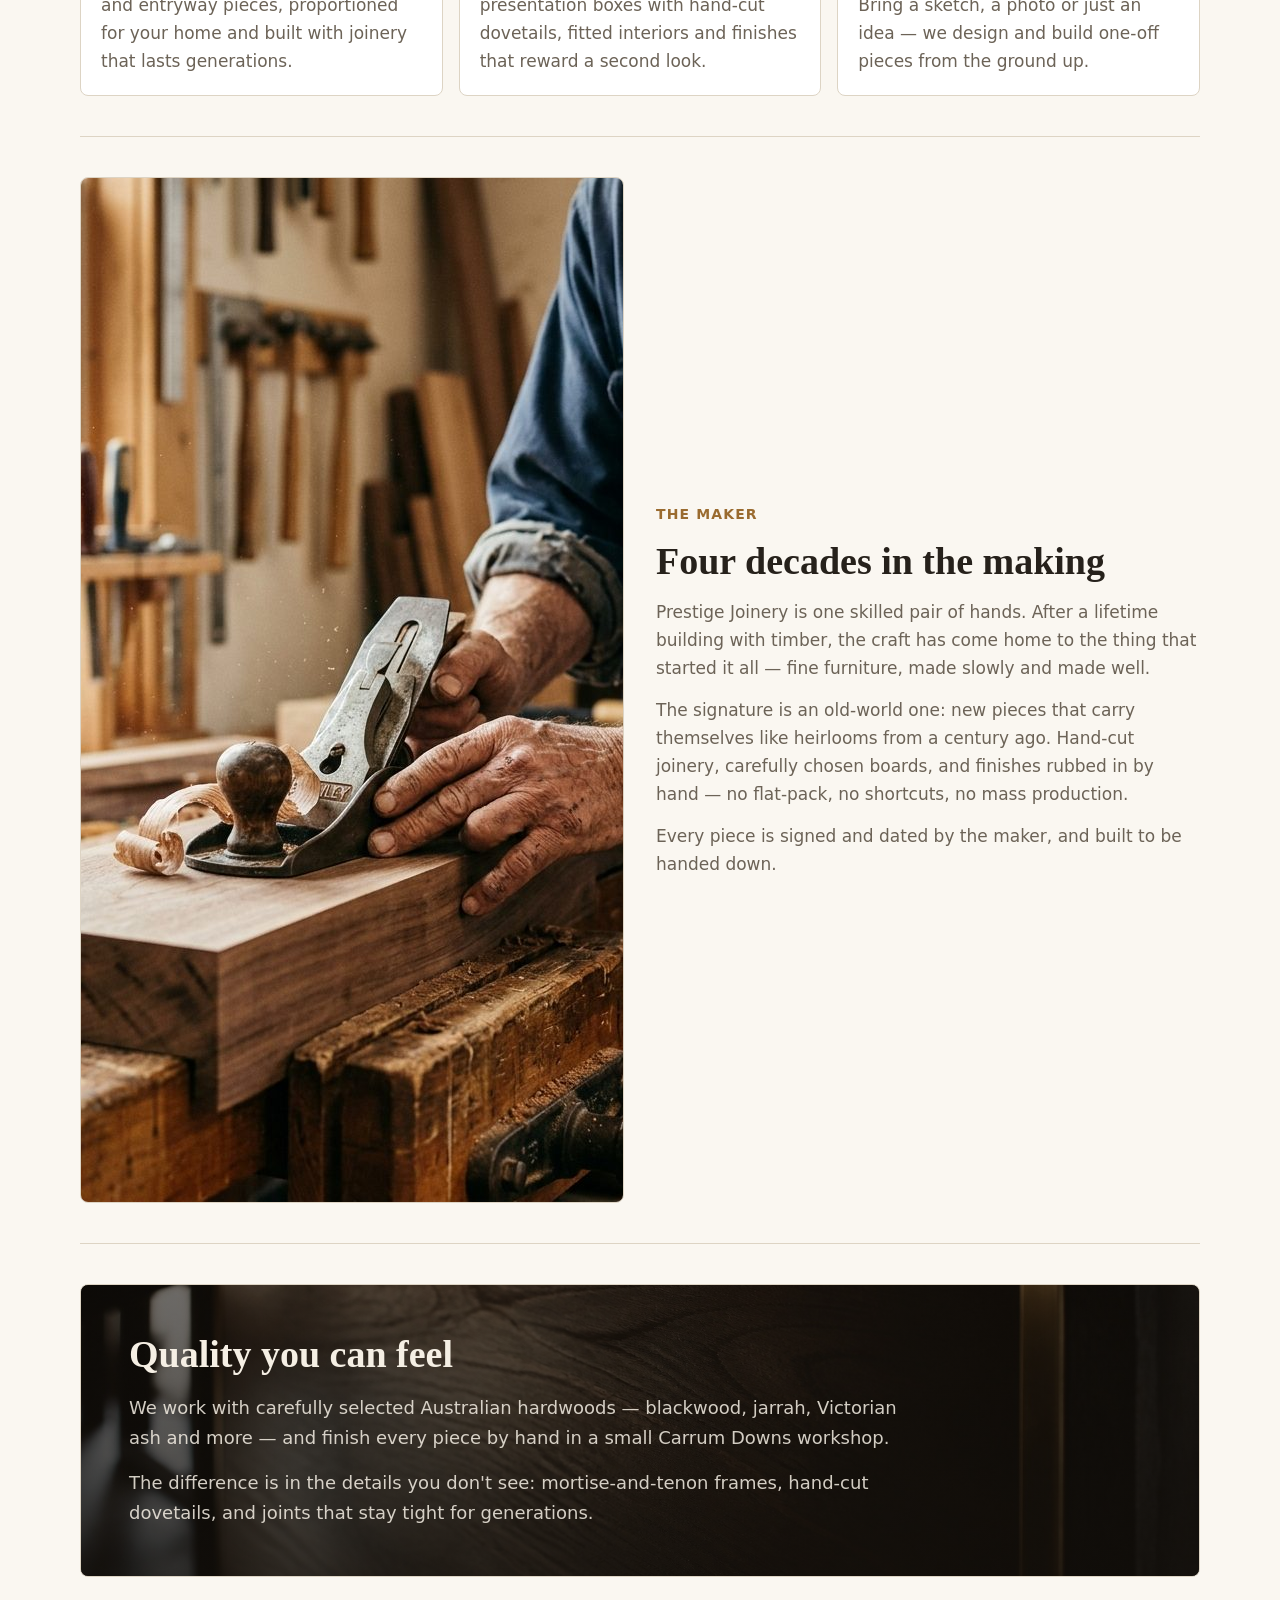
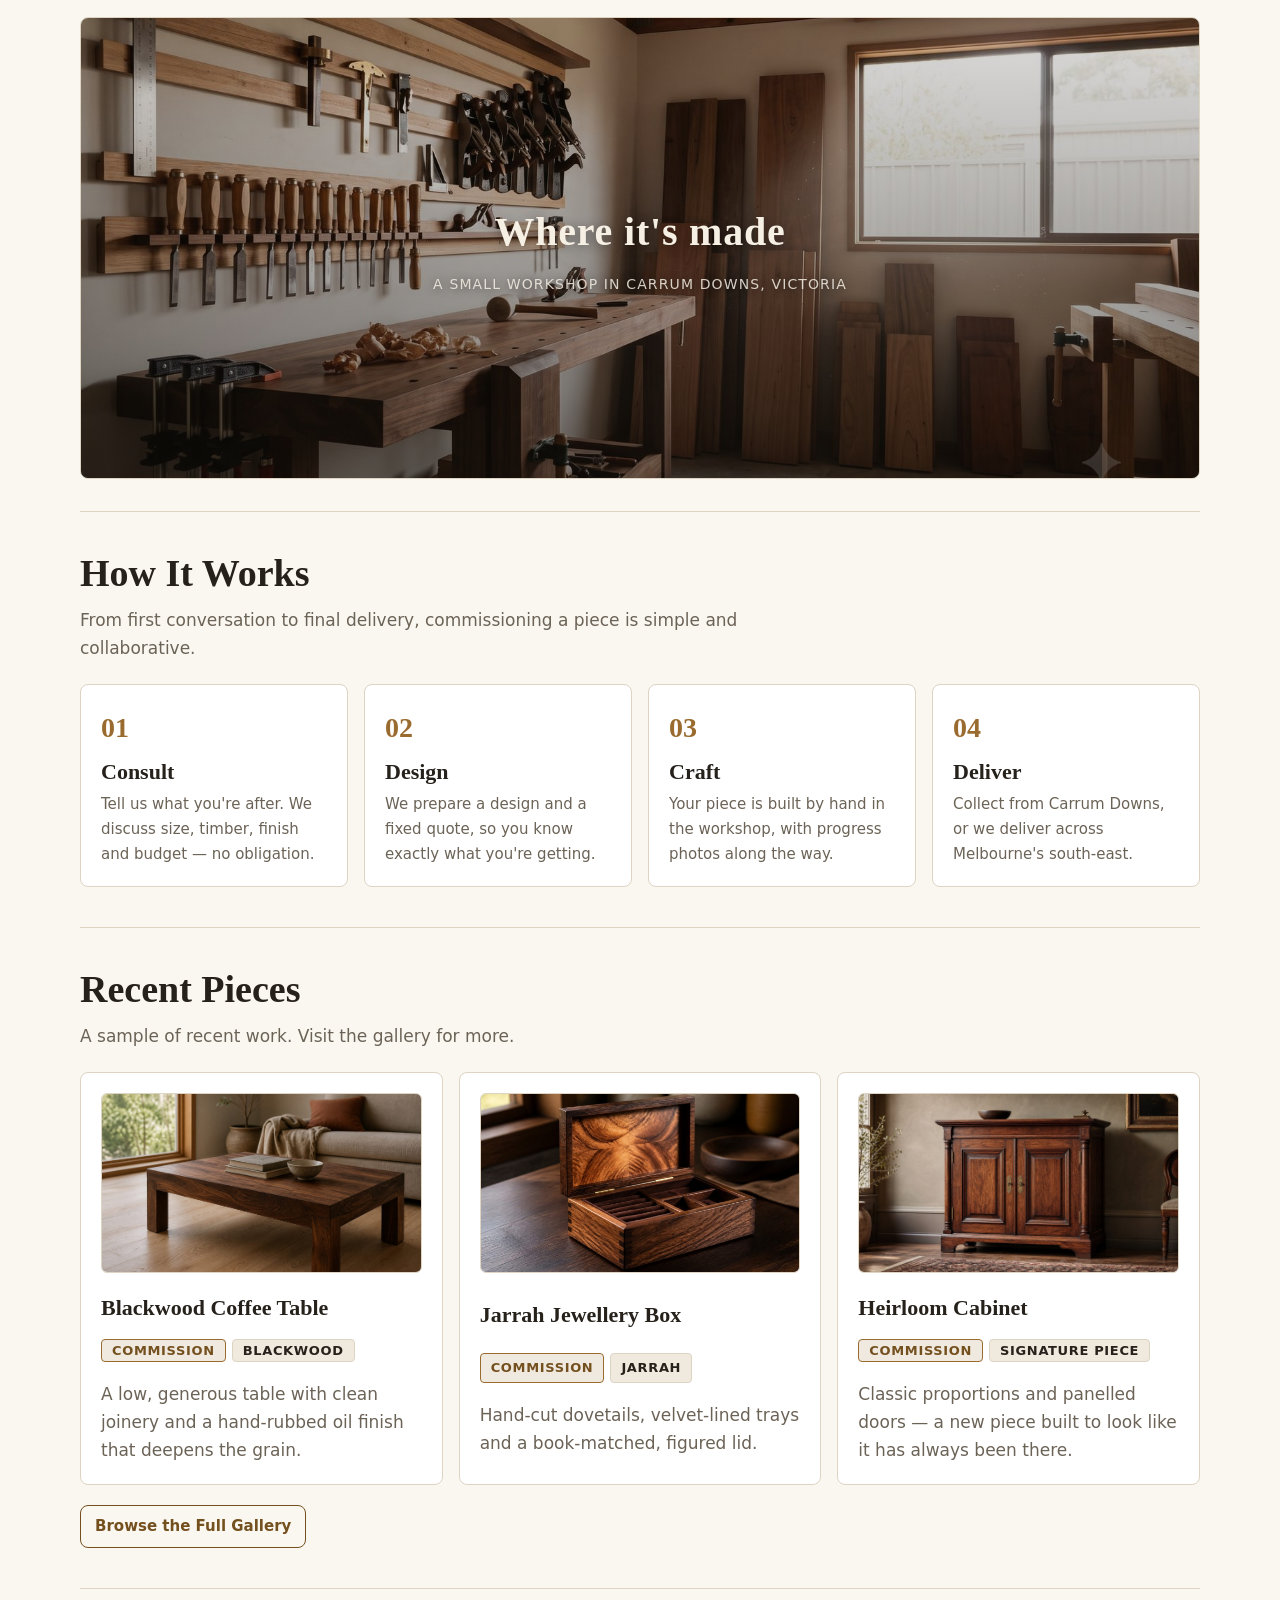
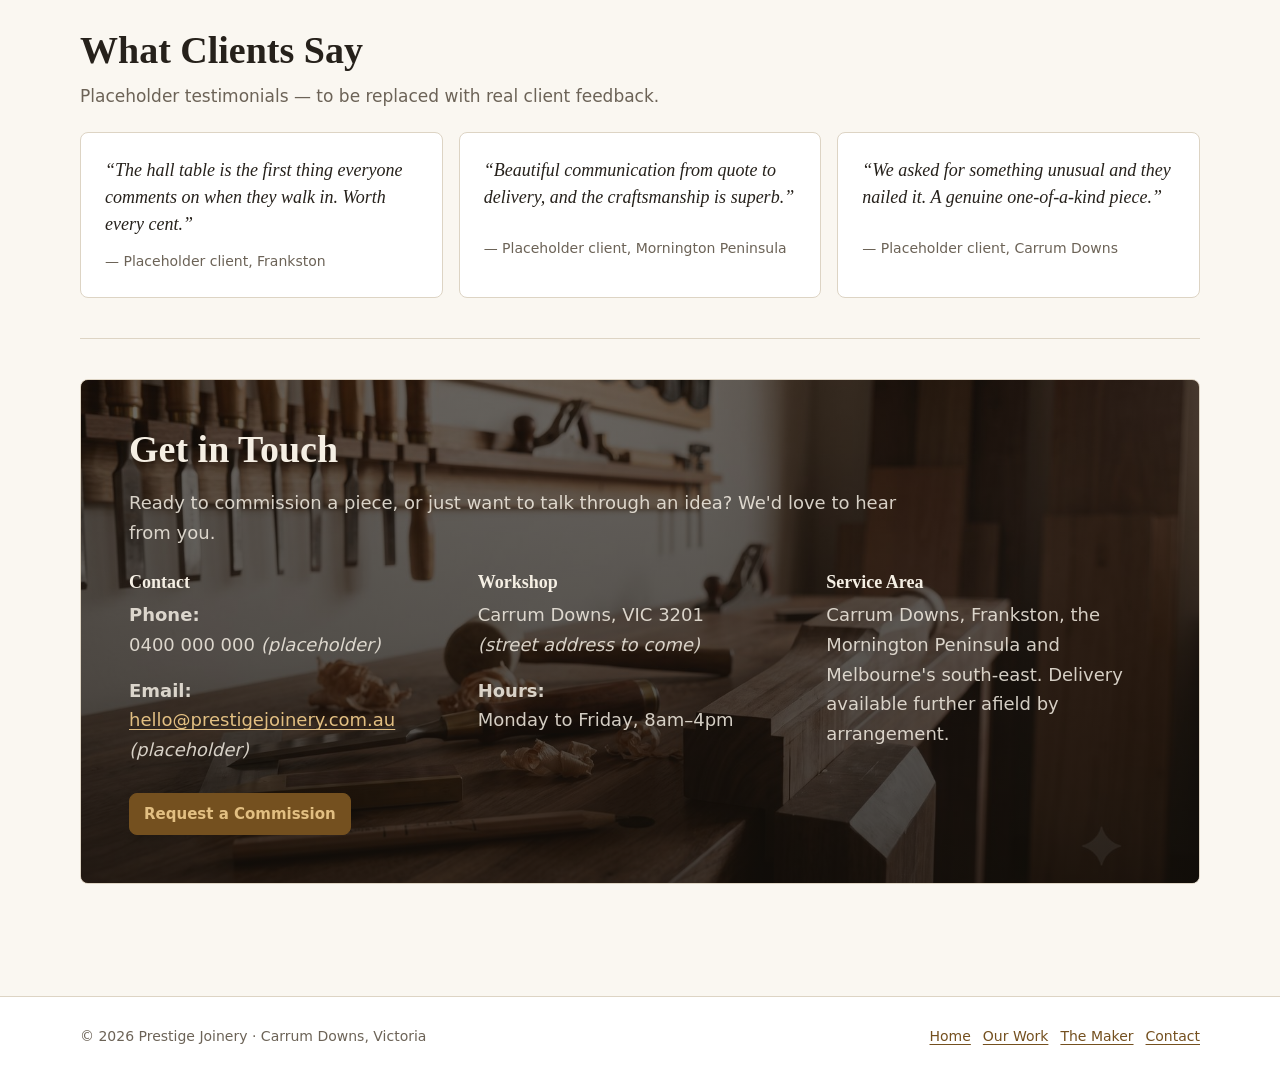
==== commit 92d7fcb5: "[BUG] - Fix responsive browser rendering issues ~ Problem: Mobile navigation and sticky anchors coul" ====
--- a/index.html
+++ b/index.html
@@ -12,7 +12,12 @@
     <header class="site-header">
       <nav class="nav" aria-label="Main navigation">
         <a class="brand" href="/">Prestige Joinery</a>
-        <div class="nav-links">
+        <button class="menu-toggle" type="button" aria-label="Open main menu" aria-expanded="false" aria-controls="main-menu" data-menu-toggle>
+          <span class="menu-toggle-line" aria-hidden="true"></span>
+          <span class="menu-toggle-line" aria-hidden="true"></span>
+          <span class="menu-toggle-line" aria-hidden="true"></span>
+        </button>
+        <div class="nav-links" id="main-menu" data-nav-menu>
           <a class="nav-link" href="/" aria-current="page">Home</a>
           <a class="nav-link" href="/gallery.html">Our Work</a>
           <a class="nav-link" href="#maker">The Maker</a>
@@ -35,7 +40,7 @@
       </section>
 
       <figure class="banner-photo">
-        <img src="/assets/img/home-hero.jpg" alt="A solid hardwood table in a warm, light-filled room" loading="lazy">
+        <img src="/assets/img/home-hero.jpg" alt="A solid hardwood table in a warm, light-filled room" width="1672" height="941" loading="eager" fetchpriority="high" decoding="async">
         <figcaption class="banner-overlay">
           <span class="banner-title">Crafted by hand. Finished to perfection.</span>
           <span class="banner-caption">Solid Australian hardwoods · traditional joinery</span>
@@ -50,21 +55,21 @@
         <div class="grid">
           <article class="card">
             <div class="card-img-container">
-              <img src="/assets/img/cat-occasional.jpg" alt="Slim solid-timber hall table" loading="lazy">
+              <img src="/assets/img/cat-occasional.jpg" alt="Slim solid-timber hall table" width="1200" height="675" loading="lazy" decoding="async">
             </div>
             <h3>Occasional Furniture</h3>
             <p>Hall tables, side tables, coffee tables and entryway pieces, proportioned for your home and built with joinery that lasts generations.</p>
           </article>
           <article class="card">
             <div class="card-img-container">
-              <img src="/assets/img/cat-boxes.jpg" alt="Handcrafted timber jewellery box with fitted interior" loading="lazy">
+              <img src="/assets/img/cat-boxes.jpg" alt="Handcrafted timber jewellery box with fitted interior" width="1200" height="675" loading="lazy" decoding="async">
             </div>
             <h3>Boxes &amp; Keepsakes</h3>
             <p>Jewellery boxes, keepsake chests and presentation boxes with hand-cut dovetails, fitted interiors and finishes that reward a second look.</p>
           </article>
           <article class="card">
             <div class="card-img-container">
-              <img src="/assets/img/cat-commissions.jpg" alt="A bespoke one-off timber piece" loading="lazy">
+              <img src="/assets/img/cat-commissions.jpg" alt="A bespoke one-off timber piece" width="1200" height="675" loading="lazy" decoding="async">
             </div>
             <h3>Custom Commissions</h3>
             <p>Have something particular in mind? Bring a sketch, a photo or just an idea — we design and build one-off pieces from the ground up.</p>
@@ -75,7 +80,7 @@
       <section class="section" id="maker">
         <div class="split">
           <div class="split-media">
-            <img src="/assets/img/hands.jpg" alt="A craftsman's hands working timber with a hand plane" loading="lazy">
+            <img src="/assets/img/hands.jpg" alt="A craftsman's hands working timber with a hand plane" width="1024" height="1024" loading="lazy" decoding="async">
           </div>
           <div class="split-body">
             <p class="eyebrow">The Maker</p>
@@ -96,7 +101,7 @@
       </section>
 
       <figure class="banner-photo">
-        <img src="/assets/img/workshop.jpg" alt="Inside the Carrum Downs workshop — hand tools and timber" loading="lazy">
+        <img src="/assets/img/workshop.jpg" alt="Inside the Carrum Downs workshop — hand tools and timber" width="1600" height="893" loading="lazy" decoding="async">
         <figcaption class="banner-overlay">
           <span class="banner-title">Where it's made</span>
           <span class="banner-caption">A small workshop in Carrum Downs, Victoria</span>
@@ -136,7 +141,7 @@
         <div class="grid">
           <article class="card">
             <div class="card-img-container">
-              <img src="/assets/img/coffee-table.jpg" alt="Solid Blackwood coffee table in a living room" loading="lazy">
+              <img src="/assets/img/coffee-table.jpg" alt="Solid Blackwood coffee table in a living room" width="1536" height="1024" loading="lazy" decoding="async">
             </div>
             <h3>Blackwood Coffee Table</h3>
             <div class="badge-group">
@@ -147,7 +152,7 @@
           </article>
           <article class="card">
             <div class="card-img-container">
-              <img src="/assets/img/gallery/jewellery-box.jpg" alt="Jarrah jewellery box with fitted trays" loading="lazy">
+              <img src="/assets/img/gallery/jewellery-box.jpg" alt="Jarrah jewellery box with fitted trays" width="1200" height="675" loading="lazy" decoding="async">
             </div>
             <h3>Jarrah Jewellery Box</h3>
             <div class="badge-group">
@@ -158,7 +163,7 @@
           </article>
           <article class="card">
             <div class="card-img-container">
-              <img src="/assets/img/gallery/cabinet-heirloom.jpg" alt="An heirloom-style timber cabinet" loading="lazy">
+              <img src="/assets/img/gallery/cabinet-heirloom.jpg" alt="An heirloom-style timber cabinet" width="1400" height="788" loading="lazy" decoding="async">
             </div>
             <h3>Heirloom Cabinet</h3>
             <div class="badge-group">
--- a/assets/css/site.css
+++ b/assets/css/site.css
@@ -8,11 +8,17 @@
   --border: #ddd4c4;
   --accent: #9a6b2f;
   --accent-strong: #74501f;
+  --accent-soft: rgba(154, 107, 47, 0.12);
   --warning: #935b21;
   --shadow: 0 12px 28px rgba(38, 33, 27, 0.08);
   --radius: 8px;
+  --header-offset: 96px;
   font-family: Inter, ui-sans-serif, system-ui, -apple-system, BlinkMacSystemFont, "Segoe UI", sans-serif;
   --font-display: "Palatino Linotype", Palatino, Georgia, "Times New Roman", serif;
+}
+
+:root[data-theme="light"] {
+  color-scheme: light;
 }
 
 @media (prefers-color-scheme: dark) {
@@ -25,12 +31,14 @@
     --border: #423a2d;
     --accent: #d0a45c;
     --accent-strong: #e2bf82;
+    --accent-soft: rgba(208, 164, 92, 0.16);
     --warning: #e0b066;
     --shadow: 0 12px 28px rgba(0, 0, 0, 0.28);
   }
 }
 
 :root[data-theme="dark"] {
+  color-scheme: dark;
   --bg: #17140f;
   --surface: #201c15;
   --surface-alt: #2b261d;
@@ -39,6 +47,7 @@
   --border: #423a2d;
   --accent: #d0a45c;
   --accent-strong: #e2bf82;
+  --accent-soft: rgba(208, 164, 92, 0.16);
   --warning: #e0b066;
   --shadow: 0 12px 28px rgba(0, 0, 0, 0.28);
 }
@@ -50,6 +59,7 @@
 html {
   min-width: 320px;
   scroll-behavior: smooth;
+  scroll-padding-top: var(--header-offset);
 }
 
 body {
@@ -69,12 +79,18 @@
   color: var(--accent);
 }
 
+[id] {
+  scroll-margin-top: var(--header-offset);
+}
+
 .site-header {
   position: sticky;
   top: 0;
   z-index: 20;
   border-bottom: 1px solid var(--border);
+  background: var(--surface);
   background: color-mix(in srgb, var(--surface) 92%, transparent);
+  -webkit-backdrop-filter: blur(14px);
   backdrop-filter: blur(14px);
 }
 
@@ -109,6 +125,55 @@
   justify-content: flex-end;
   gap: 4px;
   flex-wrap: wrap;
+}
+
+.menu-toggle {
+  display: none;
+  align-items: center;
+  justify-content: center;
+  width: 42px;
+  height: 42px;
+  border: 1px solid var(--border);
+  border-radius: var(--radius);
+  background: transparent;
+  color: var(--text);
+  cursor: pointer;
+}
+
+.menu-toggle:hover {
+  background: var(--surface-alt);
+}
+
+.menu-toggle-line {
+  position: absolute;
+  top: 50%;
+  left: 50%;
+  width: 18px;
+  height: 2px;
+  border-radius: 999px;
+  background: currentColor;
+  transform: translate(-50%, -50%);
+  transition: transform 0.18s ease, opacity 0.18s ease;
+}
+
+.menu-toggle-line:nth-child(1) {
+  transform: translate(-50%, calc(-50% - 6px));
+}
+
+.menu-toggle-line:nth-child(3) {
+  transform: translate(-50%, calc(-50% + 6px));
+}
+
+.site-header.is-menu-open .menu-toggle-line:nth-child(1) {
+  transform: translate(-50%, -50%) rotate(45deg);
+}
+
+.site-header.is-menu-open .menu-toggle-line:nth-child(2) {
+  opacity: 0;
+}
+
+.site-header.is-menu-open .menu-toggle-line:nth-child(3) {
+  transform: translate(-50%, -50%) rotate(-45deg);
 }
 
 .nav-link,
@@ -299,6 +364,7 @@
 }
 
 .badge.success {
+  background: var(--accent-soft);
   background: color-mix(in srgb, var(--accent) 15%, transparent);
   color: var(--accent-strong);
   border-color: var(--accent);
@@ -646,14 +712,37 @@
 /* Responsive */
 
 @media (max-width: 900px) {
+  :root {
+    --header-offset: 88px;
+  }
+
   .nav {
-    align-items: flex-start;
-    flex-direction: column;
-    padding: 16px 0;
+    align-items: center;
+    flex-direction: row;
+    flex-wrap: wrap;
+    gap: 12px;
+    min-height: 64px;
+    padding: 12px 0;
   }
 
   .nav-links {
+    width: 100%;
     justify-content: flex-start;
+  }
+
+  .menu-toggle {
+    display: inline-flex;
+    position: relative;
+    margin-left: auto;
+  }
+
+  .site-header.is-nav-collapsible .nav-links {
+    display: none;
+  }
+
+  .site-header.is-nav-collapsible.is-menu-open .nav-links {
+    display: flex;
+    padding-bottom: 4px;
   }
 
   .grid,
@@ -677,6 +766,10 @@
 }
 
 @media (max-width: 560px) {
+  :root {
+    --header-offset: 82px;
+  }
+
   body {
     font-size: 16px;
   }
